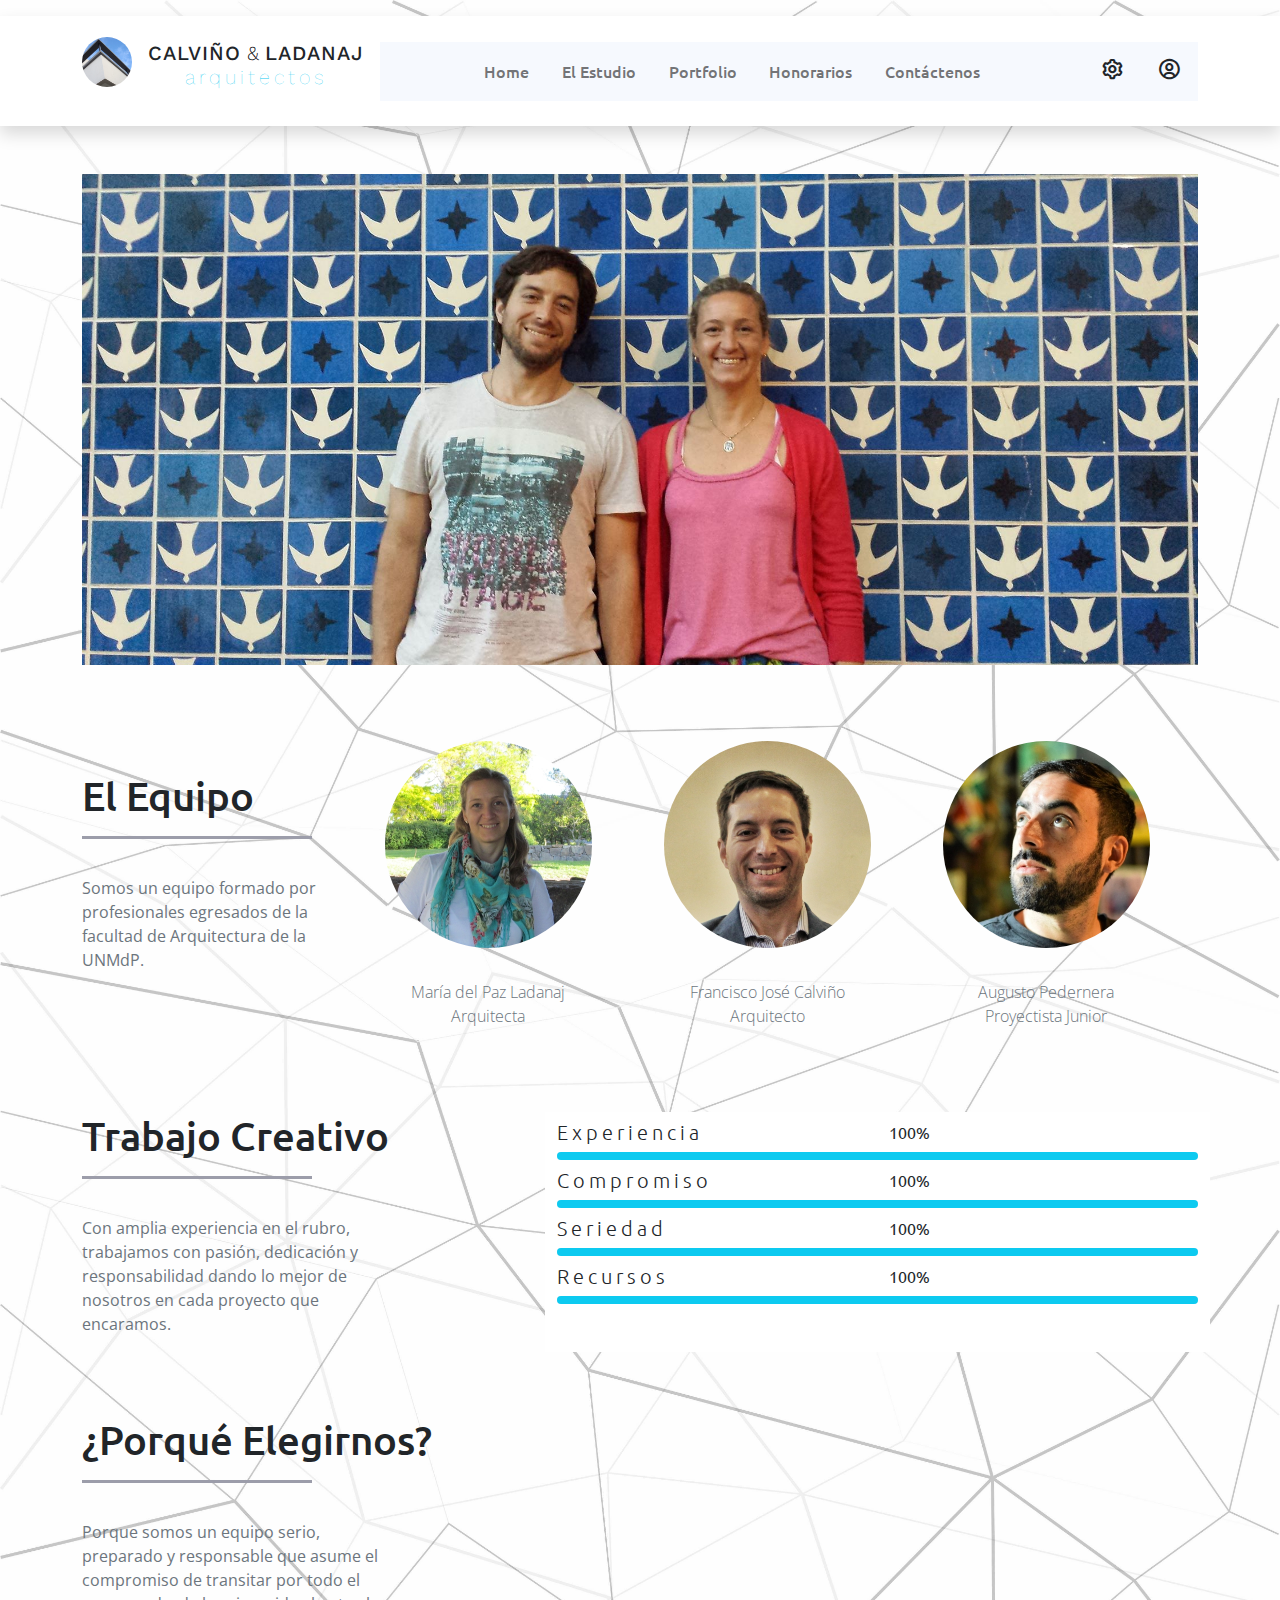
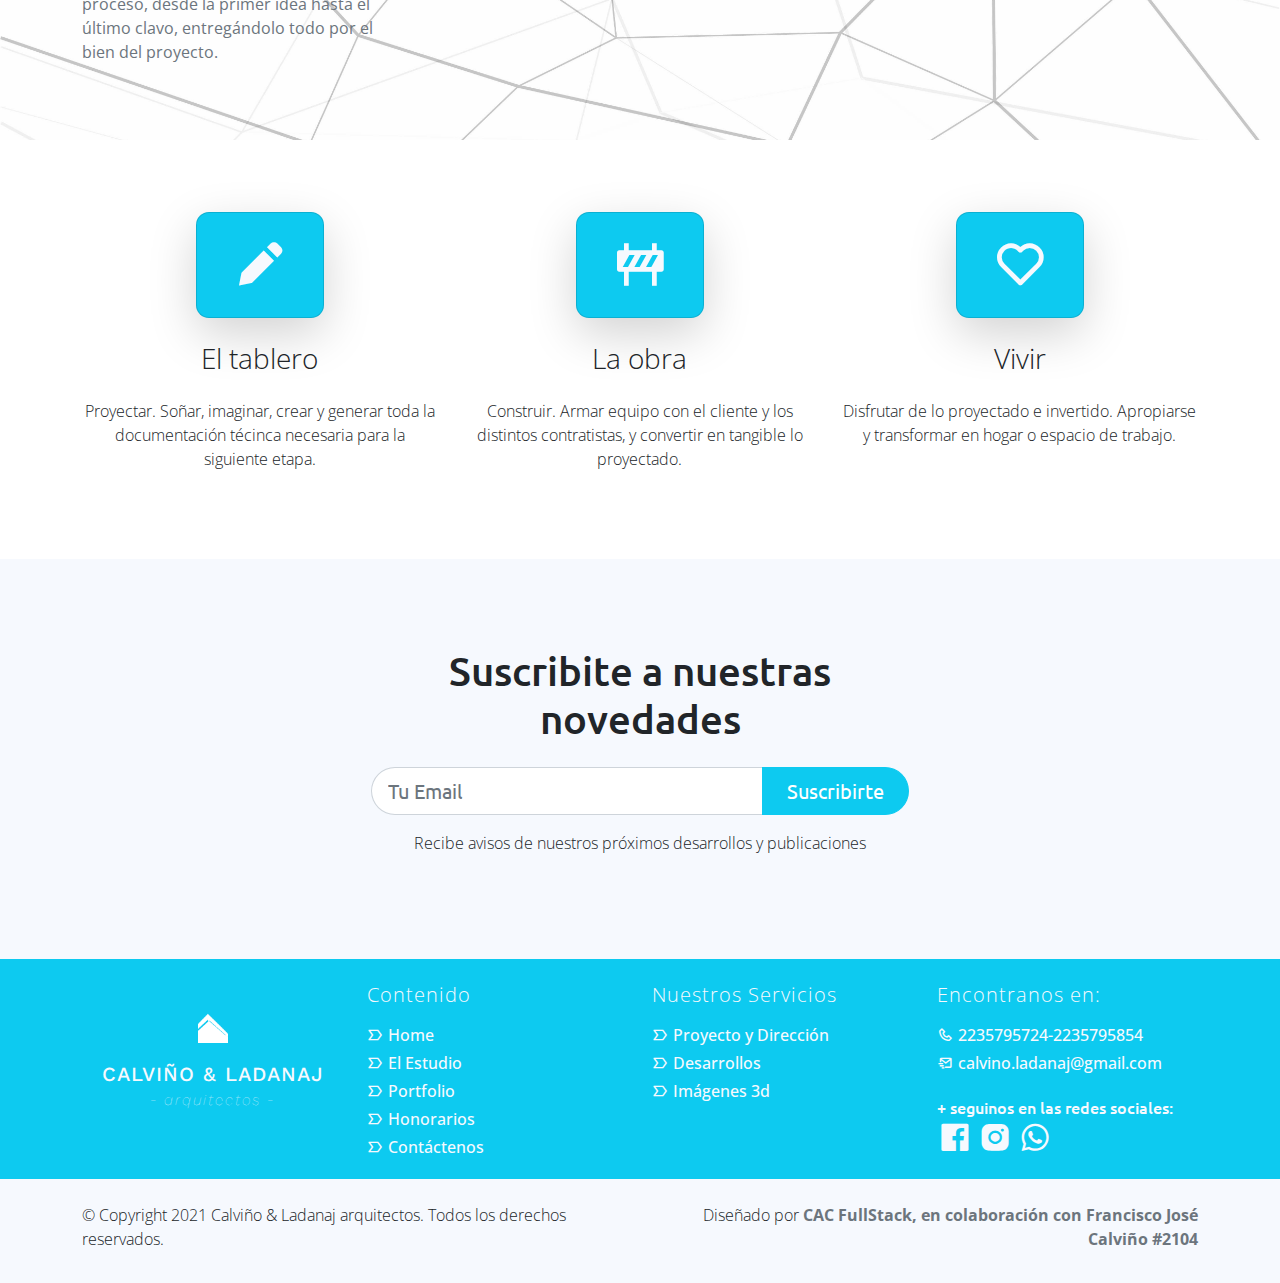
==== about.html @ 1f03e079 "first commit" ====
<!DOCTYPE html>
<html lang="es">

<head>
    <title>Calviño & Ladanaj - arquitectos</title>
    <meta charset="utf-8">
    <meta name="viewport" content="width=device-width, initial-scale=1">  
	<!----- viewport para apple device-width = ancho pantalla initial-scale es que inicia sin ningún zoom --> 
    <link rel="apple-touch-icon" href="assets/img/apple-icon.png">
	<!----- icono para apple y safari --> 
    <link rel="shortcut icon" type="image/x-icon" href="assets/img/newmaterial/CyL.ico">
    <!-- Load Require CSS -->
    <link href="assets/css/bootstrap.min.css" rel="stylesheet">
	    <!-- iconos  -->
    <link href="assets/css/boxicon.min.css" rel="stylesheet">
	    <!-- tipo de letra -->
    <link href="https://fonts.googleapis.com/css2?family=Open+Sans:wght@300;400;600&display=swap" rel="stylesheet">
    <link href="https://fonts.googleapis.com/css2?family=Work+Sans:wght@400&display=swap" rel="stylesheet">
    <link href="https://fonts.googleapis.com/css2?family=Ubuntu&display=swap" rel="stylesheet">

		<!-- carga CSS -->
    <link rel="stylesheet" href="assets/css/estilos.css">

</head>

<body>
    <!-- Header -->
        <nav id="main_nav" class="navbar navbar-expand-lg navbar-light bg-white shadow mt-3 p-0">
	
        <!--navbar-expand-lg = envoltorio para que el navbar se estire en lg
        navbar-light = texto negro de la letra
        bg-white = fondo de color blanco
        -->
    
            <div class="container d-flex justify-content-between align-items-center">
            
                <a class="navbar-brand h1 d-flex mt-3" href="index.html">
                <!--navbar-brand = clase se utiliza para resaltar la marca o logotipo de su página-->	
                    <img src ="assets/img/newmaterial/Logo.jpg" style="height: 50px; width: auto; border-radius: 50%; ">
                    <!--	bx bx-buildings = icono del logo de la web: 
                    http://www.unisvg.com/icon-sets/bx/bx-buildings.html 
                    https://boxicons.com/
                    -->
    
               <p class="ps-3 pt-1"><span class="text-dark h4">CALVIÑO</span><span class="fw-light"> & </span><span class="text-dark h4">LADANAJ</span><br><span class="text-info d-flex justify-content-center h5">arquitectos</span></p></a>
                
                <!--	boton de hamburguesa --> 
                    <button class="navbar-toggler border-0 bg-light" 
                    type="button" data-bs-toggle="collapse" 
                    data-bs-target="#navbar-toggler-success" 
                    aria-controls="navbarSupportedContent" 
                    aria-expanded="false" 
                    aria-label="Toggle navigation">
                    <span class="navbar-toggler-icon">
                    </span>
                </button>
                <!------------------------------------------- Opciones del Menu		-->
                <div class="align-self-center collapse navbar-collapse flex-fill d-lg-flex justify-content-lg-between bg-light" 
                id="navbar-toggler-success">
                
                <!-------collapse navbar-collapse= para agrupar y ocultar el contenido de la barra de navegación 
                por un punto de interrupción principal.
                flex-fill = obliga a que todos los elementos tengan el mismo tamaño de ancho
                d-lg-flex = utilidades para crear un contenedor flexbox y transforme los elementos secundarios 
                directos en elementos flexibles
                -->
                    <div class="flex-fill mx-xl-5">
                        <!--	  mx=para clases que establecen tanto *-lefty*-right-->
                        <ul class="nav navbar-nav d-flex justify-content-between mx-xl-5 text-center text-dark">
                        <!--   .navbar-nav para una navegación ligera y de altura completa 
                        (incluida la compatibilidad con menús desplegables).-->
                            <li class="nav-item">
                                <a class="nav-link btn-outline-info px-2" href="index.html">Home</a>
                            <!-- px = padding y mx es el margin 
                            rounded-pill =genera ese boton con bordes redondeados rounded-circle-->	
                            </li>
                            <li class="nav-item">
                                <a class="nav-link btn-outline-info px-2" href="about.html">El Estudio</a>
                            </li>
                            <li class="nav-item">
                                <a class="nav-link btn-outline-info px-2" href="work.html">Portfolio</a>
                            </li>
                            <li class="nav-item">
                                <a class="nav-link btn-outline-info px-2" href="pricing.html">Honorarios</a>
                            </li>
                            <li class="nav-item">
                                <a class="nav-link btn-outline-info px-2" href="contact.html">Contáctenos</a>
                            </li>
                        </ul>
                    </div>
    
    <!---------------------------------------------------------Fin de las opciones del menu
    ------------------------------------------------------------ Inicio de los iconos del menu-->
                    <div class="navbar align-self-center d-flex">
                        <a class="nav-link" href="config.html"><i class='bx bx-cog bx-sm bx-spin-hover text-dark'></i></a>
                        <a class="nav-link" href="user.html"><i class='bx bx-user-circle bx-sm bx-tada-hover text-dark'></i></a>
                        <!--	https://iconify.design/icon-sets/bx/-->
                    </div>
                </div>
            </div>
        </nav>
    <!-- Close Header -->


    <!-- Start Banner Hero -->
    <section class="w-100">
        <div class="container">
            <div class="row d-flex align-items-center py-5">
                <div class="col-lg-12 ">
                    <img src="./assets/img/newmaterial/twoofus2.jpg" class=" img-fluid">
                </div>
            </div>
        </div>
    </section>
    <!-- End Banner Hero -->

    <!-- Start Team Member -->
    <section class="container py-5 pt-1">
        <div class="pb-3 d-lg-flex align-items-center gx-5">

            <div class="col-lg-3">
                <h2 class="h2 py-5 pt-0 typo-space-line">El Equipo</h2>
                <p class="text-muted regular-400">
                    Somos un equipo formado por profesionales egresados de la facultad de Arquitectura de la UNMdP. 
                </p>
            </div>

            <div class="col-lg-9 row">
                <div class="team-member col-md-4">
                    <img class="team-member-img img-fluid rounded-circle p-4" src="./assets/img/newmaterial/mary.jpg" alt="Card image">
                    <ul class="team-member-caption list-unstyled text-center pt-2 text-muted light-300">
                        <li>María del Paz Ladanaj</li>
                        <li>Arquitecta</li>
                    </ul>
                </div>
                <div class="team-member col-md-4">
                    <img class="team-member-img img-fluid rounded-circle p-4" src="./assets/img/newmaterial/fran.jpg" alt="Card image">
                    <ul class="team-member-caption list-unstyled text-center pt-2 text-muted light-300">
                        <li>Francisco José Calviño</li>
                        <li>Arquitecto</li>
                    </ul>
                </div>
                <div class="team-member col-md-4">
                    <img class="team-member-img img-fluid rounded-circle p-4" src="./assets/img/newmaterial/Gus2.jpg" alt="Card image">
                    <ul class="team-member-caption list-unstyled text-center pt-2 text-muted light-300">
                        <li>Augusto Pedernera</li>
                        <li>Proyectista Junior</li>
                    </ul>
                </div>
            </div>

        </div>
    </section>
    <!-- End Team Member -->

    <!-- Start Progress -->
    <section class=" py-5 pt-0">
        <div class="container my-2 mt-0">

            <div class="creative-content row py-1">
                <div class="col-md-5">
                    <h1 class="creative-heading py-5 pt-0 typo-space-line">Trabajo Creativo</h1>
                    <p class="text-muted col-lg-8 regular-400">Con amplia experiencia en el rubro, trabajamos con pasión, dedicación y responsabilidad dando lo mejor de nosotros en cada proyecto que encaramos.
                    </p>
                </div>
                    
                <div class="creative-progress bg-white col-md-7">

                    <div class="row mt-4 mt-sm-2">
                        <div class="col-6">
                            <h4 class="h5">Experiencia</h4>
                        </div>
                        <div class="col-6 text-right">100%</div>
                    </div>
                    <div class="progress">
                        <div class="progress-bar bg-info" role="progressbar" style="width: 100%" aria-valuenow="100" aria-valuemin="0" aria-valuemax="100"></div>
                    </div>

                    <div class="row mt-4 mt-sm-2">
                        <div class="col-6">
                            <h4 class="h5">Compromiso</h4>
                        </div>
                        <div class="col-6 text-right">100%</div>
                    </div>
                    <div class="progress">
                        <div class="progress-bar bg-info" role="progressbar" style="width: 100%" aria-valuenow="100" aria-valuemin="0" aria-valuemax="100"></div>
                    </div>


                    <div class="row mt-4 mt-sm-2">
                        <div class="col-6">
                            <h4 class="h5">Seriedad</h4>
                        </div>
                        <div class="col-6 text-right">100%</div>
                    </div>
                    <div class="progress">
                        <div class="progress-bar bg-info" role="progressbar" style="width: 100%" aria-valuenow="100" aria-valuemin="0" aria-valuemax="100"></div>
                    </div>

                    <div class="row mt-4 mt-sm-2">
                        <div class="col-6">
                            <h4 class="h5">Recursos</h4>
                        </div>
                        <div class="col-6 text-right">100%</div>
                    </div>
                    <div class="progress">
                        <div class="progress-bar bg-info" role="progressbar" style="width: 100%" aria-valuenow="100" aria-valuemin="0" aria-valuemax="100"></div>
                    </div>

                </div>
            </div>
        </div>
    </section>
    <!-- End Progress -->

    <!-- Start Choice -->
    <section class=" py-5 pt-0">

        
        <div class="container my-2 mt-0">

            <div class="creative-content row py-1">
                <div class="col-md-5">
                    <h1 class="creative-heading py-5 pt-0 typo-space-line">¿Porqué Elegirnos?</h1>
                    <p class="text-muted col-lg-8 regular-400">Porque somos un equipo serio, preparado y responsable que asume el compromiso de transitar por todo el proceso, desde la primer idea hasta el último clavo, entregándolo todo por el bien del proyecto.
                    </p>
                </div>
            </div>   
        </div>
    </section>
    <!-- End Choice -->

    <!-- Start Aim -->
    <section class="banner-bg bg-white py-5">
        <div class="container my-4">
            <div class="row text-center">

                <div class="objective col-lg-4">
                    <div class="objective-icon card m-auto py-4 mb-2 mb-sm-4 bg-info shadow-lg">
                        <i class="display-4 bx bxs-pencil text-light"></i>
                    </div>
                    <h2 class="objective-heading h3 mb-2 mb-sm-4 light-300">El tablero</h2>
                    <p class="light-300">
                        Proyectar. Soñar, imaginar, crear y generar toda la documentación técinca necesaria para la siguiente etapa.
                    </p>
                </div>

                <div class="objective col-lg-4 mt-sm-0 mt-4">
                    <div class="objective-icon card m-auto py-4 mb-2 mb-sm-4 bg-info shadow-lg">
                        <i class='display-4 bx bxs-traffic-barrier text-light'></i>
                    </div>
                    <h2 class="objective-heading h3 mb-2 mb-sm-4 light-300">La obra</h2>
                    <p class="light-300">
                        Construir. Armar equipo con el cliente y los distintos contratistas, y convertir en tangible lo proyectado.
                    </p>
                </div>

                <div class="objective col-lg-4 mt-sm-0 mt-4">
                    <div class="objective-icon card m-auto py-4 mb-2 mb-sm-4 bg-info shadow-lg">
                        <i class="display-4 bx bx-heart text-light"></i>
                    </div>
                    <h2 class="objective-heading h3 mb-2 mb-sm-4 light-300">Vivir</h2>
                    <p class="light-300">
                        Disfrutar de lo proyectado e invertido. Apropiarse y transformar en hogar o espacio de trabajo.
                    </p>
                </div>

            </div>
        </div>
    </section>
    <!-- End Aim -->

    <!-- Start Contact -->
    <section class="banner-bg bg-light py-5">
        <div class="container">
            <div class="row">
                <div class="col-lg-6 mx-auto my-4 p-3">
                    <form action="#" method="get"><h1 class="h2 text-center">Suscribite a nuestras novedades</h1>
                    <div class="input-group py-3">
                    
                        <input name="email" type="mail" class="form-control form-control-lg rounded-pill rounded-end" id="email" placeholder="Tu Email" aria-label="Tu Email" required>
                        <button class="btn btn-info text-white btn-lg rounded-pill rounded-start px-lg-4" type="submit">Suscribirte</button>
                    </div>
                    <p class="text-center light-300">Recibe avisos de nuestros próximos desarrollos y publicaciones</p>
                    </form>
                </div>
            </div>
        </div>
    </section>
    <!-- End Contact -->


     <!-- Start Footer -->
     <footer class="bg-info pt-4">
        <div class="container">
            <div class="row">

                <div class="col-lg-3 col-12 align-items-center">
                    <a class="navbar-brand " href="index.html">
                        <br><p class="d-flex justify-content-center"><img src ="assets/img/newmaterial/Logoblanco.png" style="height: 30px; width: auto;"></p>
                        <span class="d-flex justify-content-center text-light peqlo">CALVIÑO & LADANAJ</span><span class="text-light fst-italic d-flex justify-content-center peqloa">- arquitectos -</span>
                    </a>
                    
                </div>

                <div class="col-lg-3 col-md-4 my-sm-0 ">
                        <h3 class="h4 pb-lg-2 text-light light-300">Contenido</h2>
                        <ul class="list-unstyled text-light light-300">
                            <li class="pb-1">
                                <i class='bx-fw bx bx-label bx-xs'></i><a class="text-decoration-none text-light" 
								href="index.html">Home</a>
                            </li>
                            <li class="pb-1">
                                <i class='bx-fw bx bx-label bx-xs'></i><a class="text-decoration-none text-light py-1" 
								href="#">El Estudio</a>
                            </li>
                            <li class="pb-1">
                                <i class='bx-fw bx bx-label bx-xs'></i><a class="text-decoration-none text-light py-1" 
								href="work.html">Portfolio</a>
                            </li>
                            <li class="pb-1">
                                <i class='bx-fw bx bx-label bx-xs'></i></i><a class="text-decoration-none text-light py-1" 
								href="pricing.html">Honorarios</a>
                            </li>
                            <li class="pb-1">
                                <i class='bx-fw bx bx-label bx-xs'></i><a class="text-decoration-none text-light py-1" 
								href="contact.html">Contáctenos</a>
                            </li>
                        </ul>
                </div>

                <div class="col-lg-3 col-md-4 my-sm-0 ">
                    <h2 class="h4 pb-lg-2 text-light light-300">Nuestros Servicios</h2>
                    <ul class="list-unstyled text-light light-300">
                        <li class="pb-1">
                            <i class='bx-fw bx bx-label bx-xs'></i><a class="text-decoration-none text-light py-1" 
							href="#">Proyecto y Dirección</a>
                        </li>
                        <li class="pb-1">
                            <i class='bx-fw bx bx-label bx-xs'></i><a class="text-decoration-none text-light py-1" 
							href="#">Desarrollos</a>
                        </li>
                        <li class="pb-1">
                            <i class='bx-fw bx bx-label bx-xs'></i><a class="text-decoration-none text-light py-1" 
							href="#">Imágenes 3d</a>
                        </li>
                    </ul>
                </div>

                <div class="col-lg-3 col-md-4 my-sm-0 ">
                    <h2 class="h4 pb-lg-2 text-light light-300">Encontranos en:</h2>
                    <ul class="list-unstyled text-light light-300">
                        <li class="pb-1">
                            <i class='bx-fw bx bx-phone bx-xs'></i><a class="text-decoration-none text-light py-1" 
							href="tel:010-020-0340">2235795724-2235795854</a>
                        </li>
                        <li class="pb-1">
                            <i class='bx-fw bx bx-mail-send bx-xs'></i><a class="text-decoration-none text-light py-1"
							href="mailto:info@company.com">calvino.ladanaj@gmail.com</a>
                        </li>
                        
                    </ul>

                    <p class="text-light my-0 py-0">
                    + seguinos en las redes sociales:
                    </p>
                    <ul class="list-inline footer-icons light-300">
                        <li class="list-inline-item m-0">
                            <a class="text-light" target="_blank" href="https://www.facebook.com/CalvinoLadanaj">
                                <i class='bx bxl-facebook-square bx-md'></i>
                            </a>
                        </li>
                        <li class="list-inline-item m-0">
                            <a class="text-light" target="_blank" href="https://www.instagram.com/calvinoladanajarq/">
                                <i class='bx bxl-instagram-alt bx-md'></i>
                            </a>
                        </li>
                        <li class="list-inline-item m-0">
                            <a class="text-light" target="_blank" href="https://wa.me/542235795724?text=Hola,%20deseo%20contactarlos%20por%20un%20trabajo.%20Gracias">
                                <i class='bx bxl-whatsapp bx-md'></i>
                            </a>
                        </li>
                    </ul>
                </div>

            </div>
        </div>

        <div class="w-100 bg-light py-3">
            <div class="container">
                <div class="row pt-2">
                    <div class="col-lg-6 col-sm-12">
                        <p class="text-lg-start text-center text-dark light-300">
                            © Copyright 2021 Calviño & Ladanaj arquitectos. Todos los derechos reservados.
                        </p>
                    </div>
                    <div class="col-lg-6 col-sm-12">
                        <p class="text-lg-end text-center text-dark light-300">
                            Diseñado por <a rel="sponsored" class="text-decoration-none text-muted" 
							href="https://cursophp.com.ar/" target="_blank"><strong>CAC FullStack, en colaboración con Francisco José Calviño #2104</strong></a>
                        </p>
                    </div>
                </div>
            </div>
        </div>

    </footer>
    <!-- End Footer -->


    <!-- Bootstrap -->
    <script src="assets/js/bootstrap.bundle.min.js"></script>


</body>

</html>
---- assets/css/boxicon.min.css ----
@font-face{font-family:'boxicons';font-weight:normal;font-style:normal;src:url('../fonts/boxicons.eot');src:url('../fonts/boxicons.eot') format('embedded-opentype'),url('../fonts/boxicons.woff2') format('woff2'),url('../fonts/boxicons.woff') format('woff'),url('../fonts/boxicons.ttf') format('truetype'),url('../fonts/boxicons.svg?#boxicons') format('svg')}.bx{font-family:'boxicons'!important;font-weight:normal;font-style:normal;font-variant:normal;line-height:1;display:inline-block;text-transform:none;speak:none;-webkit-font-smoothing:antialiased;-moz-osx-font-smoothing:grayscale}.bx-ul{margin-left:2em;padding-left:0;list-style:none}.bx-ul>li{position:relative}.bx-ul .bx{font-size:inherit;line-height:inherit;position:absolute;left:-2em;width:2em;text-align:center}@-webkit-keyframes spin{0%{-webkit-transform:rotate(0);transform:rotate(0)}100%{-webkit-transform:rotate(359deg);transform:rotate(359deg)}}@keyframes spin{0%{-webkit-transform:rotate(0);transform:rotate(0)}100%{-webkit-transform:rotate(359deg);transform:rotate(359deg)}}@-webkit-keyframes burst{0%{-webkit-transform:scale(1);transform:scale(1);opacity:1}90%{-webkit-transform:scale(1.5);transform:scale(1.5);opacity:0}}@keyframes burst{0%{-webkit-transform:scale(1);transform:scale(1);opacity:1}90%{-webkit-transform:scale(1.5);transform:scale(1.5);opacity:0}}@-webkit-keyframes flashing{0%{opacity:1}45%{opacity:0}90%{opacity:1}}@keyframes flashing{0%{opacity:1}45%{opacity:0}90%{opacity:1}}@-webkit-keyframes fade-left{0%{-webkit-transform:translateX(0);transform:translateX(0);opacity:1}75%{-webkit-transform:translateX(-20px);transform:translateX(-20px);opacity:0}}@keyframes fade-left{0%{-webkit-transform:translateX(0);transform:translateX(0);opacity:1}75%{-webkit-transform:translateX(-20px);transform:translateX(-20px);opacity:0}}@-webkit-keyframes fade-right{0%{-webkit-transform:translateX(0);transform:translateX(0);opacity:1}75%{-webkit-transform:translateX(20px);transform:translateX(20px);opacity:0}}@keyframes fade-right{0%{-webkit-transform:translateX(0);transform:translateX(0);opacity:1}75%{-webkit-transform:translateX(20px);transform:translateX(20px);opacity:0}}@-webkit-keyframes fade-up{0%{-webkit-transform:translateY(0);transform:translateY(0);opacity:1}75%{-webkit-transform:translateY(-20px);transform:translateY(-20px);opacity:0}}@keyframes fade-up{0%{-webkit-transform:translateY(0);transform:translateY(0);opacity:1}75%{-webkit-transform:translateY(-20px);transform:translateY(-20px);opacity:0}}@-webkit-keyframes fade-down{0%{-webkit-transform:translateY(0);transform:translateY(0);opacity:1}75%{-webkit-transform:translateY(20px);transform:translateY(20px);opacity:0}}@keyframes fade-down{0%{-webkit-transform:translateY(0);transform:translateY(0);opacity:1}75%{-webkit-transform:translateY(20px);transform:translateY(20px);opacity:0}}@-webkit-keyframes tada{from{-webkit-transform:scale3d(1,1,1);transform:scale3d(1,1,1)}10%,20%{-webkit-transform:scale3d(.95,.95,.95) rotate3d(0,0,1,-10deg);transform:scale3d(.95,.95,.95) rotate3d(0,0,1,-10deg)}30%,50%,70%,90%{-webkit-transform:scale3d(1,1,1) rotate3d(0,0,1,10deg);transform:scale3d(1,1,1) rotate3d(0,0,1,10deg)}40%,60%,80%{-webkit-transform:scale3d(1,1,1) rotate3d(0,0,1,-10deg);transform:scale3d(1,1,1) rotate3d(0,0,1,-10deg)}to{-webkit-transform:scale3d(1,1,1);transform:scale3d(1,1,1)}}@keyframes tada{from{-webkit-transform:scale3d(1,1,1);transform:scale3d(1,1,1)}10%,20%{-webkit-transform:scale3d(.95,.95,.95) rotate3d(0,0,1,-10deg);transform:scale3d(.95,.95,.95) rotate3d(0,0,1,-10deg)}30%,50%,70%,90%{-webkit-transform:scale3d(1,1,1) rotate3d(0,0,1,10deg);transform:scale3d(1,1,1) rotate3d(0,0,1,10deg)}40%,60%,80%{-webkit-transform:rotate3d(0,0,1,-10deg);transform:rotate3d(0,0,1,-10deg)}to{-webkit-transform:scale3d(1,1,1);transform:scale3d(1,1,1)}}.bx-spin{-webkit-animation:spin 2s linear infinite;animation:spin 2s linear infinite}.bx-spin-hover:hover{-webkit-animation:spin 2s linear infinite;animation:spin 2s linear infinite}.bx-tada{-webkit-animation:tada 1.5s ease infinite;animation:tada 1.5s ease infinite}.bx-tada-hover:hover{-webkit-animation:tada 1.5s ease infinite;animation:tada 1.5s ease infinite}.bx-flashing{-webkit-animation:flashing 1.5s infinite linear;animation:flashing 1.5s infinite linear}.bx-flashing-hover:hover{-webkit-animation:flashing 1.5s infinite linear;animation:flashing 1.5s infinite linear}.bx-burst{-webkit-animation:burst 1.5s infinite linear;animation:burst 1.5s infinite linear}.bx-burst-hover:hover{-webkit-animation:burst 1.5s infinite linear;animation:burst 1.5s infinite linear}.bx-fade-up{-webkit-animation:fade-up 1.5s infinite linear;animation:fade-up 1.5s infinite linear}.bx-fade-up-hover:hover{-webkit-animation:fade-up 1.5s infinite linear;animation:fade-up 1.5s infinite linear}.bx-fade-down{-webkit-animation:fade-down 1.5s infinite linear;animation:fade-down 1.5s infinite linear}.bx-fade-down-hover:hover{-webkit-animation:fade-down 1.5s infinite linear;animation:fade-down 1.5s infinite linear}.bx-fade-left{-webkit-animation:fade-left 1.5s infinite linear;animation:fade-left 1.5s infinite linear}.bx-fade-left-hover:hover{-webkit-animation:fade-left 1.5s infinite linear;animation:fade-left 1.5s infinite linear}.bx-fade-right{-webkit-animation:fade-right 1.5s infinite linear;animation:fade-right 1.5s infinite linear}.bx-fade-right-hover:hover{-webkit-animation:fade-right 1.5s infinite linear;animation:fade-right 1.5s infinite linear}.bx-xs{font-size:1rem!important}.bx-sm{font-size:1.55rem!important}.bx-md{font-size:2.25rem!important}.bx-fw{font-size:1.2857142857em;line-height:.8em;width:1.2857142857em;height:.8em;margin-top:-.2em!important;vertical-align:middle}.bx-lg{font-size:3.0!important}.bx-pull-left{float:left;margin-right:.3em!important}.bx-pull-right{float:right;margin-left:.3em!important}.bx-rotate-90{transform:rotate(90deg);-ms-filter:'progid:DXImageTransform.Microsoft.BasicImage(rotation=1)'}.bx-rotate-180{transform:rotate(180deg);-ms-filter:'progid:DXImageTransform.Microsoft.BasicImage(rotation=2)'}.bx-rotate-270{transform:rotate(270deg);-ms-filter:'progid:DXImageTransform.Microsoft.BasicImage(rotation=3)'}.bx-flip-horizontal{transform:scaleX(-1);-ms-filter:'progid:DXImageTransform.Microsoft.BasicImage(rotation=0,mirror=1)'}.bx-flip-vertical{transform:scaleY(-1);-ms-filter:'progid:DXImageTransform.Microsoft.BasicImage(rotation=2,mirror=1)'}.bx-border{padding:.25em;border:.07em solid rgba(0,0,0,.1);border-radius:.25em}.bx-border-circle{padding:.25em;border:.07em solid rgba(0,0,0,.1);border-radius:50%}.bx-abacus:before{content:"\e900"}.bx-accessibility:before{content:"\e901"}.bx-add-to-queue:before{content:"\e902"}.bx-adjust:before{content:"\e903"}.bx-alarm:before{content:"\e904"}.bx-alarm-add:before{content:"\e905"}.bx-alarm-exclamation:before{content:"\e906"}.bx-alarm-off:before{content:"\e907"}.bx-alarm-snooze:before{content:"\e908"}.bx-album:before{content:"\e909"}.bx-align-justify:before{content:"\e90a"}.bx-align-left:before{content:"\e90b"}.bx-align-middle:before{content:"\e90c"}.bx-align-right:before{content:"\e90d"}.bx-analyse:before{content:"\e90e"}.bx-anchor:before{content:"\e90f"}.bx-angry:before{content:"\e910"}.bx-aperture:before{content:"\e911"}.bx-arch:before{content:"\e912"}.bx-archive:before{content:"\e913"}.bx-archive-in:before{content:"\e914"}.bx-archive-out:before{content:"\e915"}.bx-area:before{content:"\e916"}.bx-arrow-back:before{content:"\e917"}.bx-arrow-from-bottom:before{content:"\e918"}.bx-arrow-from-left:before{content:"\e919"}.bx-arrow-from-right:before{content:"\e91a"}.bx-arrow-from-top:before{content:"\e91b"}.bx-arrow-to-bottom:before{content:"\e91c"}.bx-arrow-to-left:before{content:"\e91d"}.bx-arrow-to-right:before{content:"\e91e"}.bx-arrow-to-top:before{content:"\e91f"}.bx-at:before{content:"\e920"}.bx-atom:before{content:"\e921"}.bx-award:before{content:"\e922"}.bx-badge:before{content:"\e923"}.bx-badge-check:before{content:"\e924"}.bx-ball:before{content:"\e925"}.bx-band-aid:before{content:"\e926"}.bx-bar-chart:before{content:"\e927"}.bx-bar-chart-alt:before{content:"\e928"}.bx-bar-chart-alt-2:before{content:"\e929"}.bx-bar-chart-square:before{content:"\e92a"}.bx-barcode:before{content:"\e92b"}.bx-barcode-reader:before{content:"\e92c"}.bx-baseball:before{content:"\e92d"}.bx-basket:before{content:"\e92e"}.bx-basketball:before{content:"\e92f"}.bx-bath:before{content:"\e930"}.bx-battery:before{content:"\e931"}.bx-bed:before{content:"\e932"}.bx-been-here:before{content:"\e933"}.bx-beer:before{content:"\e934"}.bx-bell:before{content:"\e935"}.bx-bell-minus:before{content:"\e936"}.bx-bell-off:before{content:"\e937"}.bx-bell-plus:before{content:"\e938"}.bx-bible:before{content:"\e939"}.bx-bitcoin:before{content:"\e93a"}.bx-blanket:before{content:"\e93b"}.bx-block:before{content:"\e93c"}.bx-bluetooth:before{content:"\e93d"}.bx-body:before{content:"\e93e"}.bx-bold:before{content:"\e93f"}.bx-bolt-circle:before{content:"\e940"}.bx-bomb:before{content:"\e941"}.bx-bone:before{content:"\e942"}.bx-bong:before{content:"\e943"}.bx-book:before{content:"\e944"}.bx-book-add:before{content:"\e945"}.bx-book-alt:before{content:"\e946"}.bx-book-bookmark:before{content:"\e947"}.bx-book-content:before{content:"\e948"}.bx-book-heart:before{content:"\e949"}.bx-bookmark:before{content:"\e94a"}.bx-bookmark-alt:before{content:"\e94b"}.bx-bookmark-alt-minus:before{content:"\e94c"}.bx-bookmark-alt-plus:before{content:"\e94d"}.bx-bookmark-heart:before{content:"\e94e"}.bx-bookmark-minus:before{content:"\e94f"}.bx-bookmark-plus:before{content:"\e950"}.bx-bookmarks:before{content:"\e951"}.bx-book-open:before{content:"\e952"}.bx-book-reader:before{content:"\e953"}.bx-border-all:before{content:"\e954"}.bx-border-bottom:before{content:"\e955"}.bx-border-inner:before{content:"\e956"}.bx-border-left:before{content:"\e957"}.bx-border-none:before{content:"\e958"}.bx-border-outer:before{content:"\e959"}.bx-border-radius:before{content:"\e95a"}.bx-border-right:before{content:"\e95b"}.bx-border-top:before{content:"\e95c"}.bx-bot:before{content:"\e95d"}.bx-bowling-ball:before{content:"\e95e"}.bx-box:before{content:"\e95f"}.bx-bracket:before{content:"\e960"}.bx-braille:before{content:"\e961"}.bx-brain:before{content:"\e962"}.bx-briefcase:before{content:"\e963"}.bx-briefcase-alt:before{content:"\e964"}.bx-briefcase-alt-2:before{content:"\e965"}.bx-brightness:before{content:"\e966"}.bx-brightness-half:before{content:"\e967"}.bx-broadcast:before{content:"\e968"}.bx-brush:before{content:"\e969"}.bx-brush-alt:before{content:"\e96a"}.bx-bug:before{content:"\e96b"}.bx-bug-alt:before{content:"\e96c"}.bx-building:before{content:"\e96d"}.bx-building-house:before{content:"\e96e"}.bx-buildings:before{content:"\e96f"}.bx-bulb:before{content:"\e970"}.bx-bullseye:before{content:"\e971"}.bx-buoy:before{content:"\e972"}.bx-bus:before{content:"\e973"}.bx-bus-school:before{content:"\e974"}.bx-cabinet:before{content:"\e975"}.bx-cake:before{content:"\e976"}.bx-calculator:before{content:"\e977"}.bx-calendar:before{content:"\e978"}.bx-calendar-alt:before{content:"\e979"}.bx-calendar-check:before{content:"\e97a"}.bx-calendar-edit:before{content:"\e97b"}.bx-calendar-event:before{content:"\e97c"}.bx-calendar-exclamation:before{content:"\e97d"}.bx-calendar-heart:before{content:"\e97e"}.bx-calendar-minus:before{content:"\e97f"}.bx-calendar-plus:before{content:"\e980"}.bx-calendar-star:before{content:"\e981"}.bx-calendar-week:before{content:"\e982"}.bx-calendar-x:before{content:"\e983"}.bx-camera:before{content:"\e984"}.bx-camera-home:before{content:"\e985"}.bx-camera-movie:before{content:"\e986"}.bx-camera-off:before{content:"\e987"}.bx-capsule:before{content:"\e988"}.bx-captions:before{content:"\e989"}.bx-car:before{content:"\e98a"}.bx-card:before{content:"\e98b"}.bx-caret-down:before{content:"\e98c"}.bx-caret-down-circle:before{content:"\e98d"}.bx-caret-down-square:before{content:"\e98e"}.bx-caret-left:before{content:"\e98f"}.bx-caret-left-circle:before{content:"\e990"}.bx-caret-left-square:before{content:"\e991"}.bx-caret-right:before{content:"\e992"}.bx-caret-right-circle:before{content:"\e993"}.bx-caret-right-square:before{content:"\e994"}.bx-caret-up:before{content:"\e995"}.bx-caret-up-circle:before{content:"\e996"}.bx-caret-up-square:before{content:"\e997"}.bx-carousel:before{content:"\e998"}.bx-cart:before{content:"\e999"}.bx-cart-alt:before{content:"\e99a"}.bx-cast:before{content:"\e99b"}.bx-category:before{content:"\e99c"}.bx-category-alt:before{content:"\e99d"}.bx-cctv:before{content:"\e99e"}.bx-certification:before{content:"\e99f"}.bx-chair:before{content:"\e9a0"}.bx-chalkboard:before{content:"\e9a1"}.bx-chart:before{content:"\e9a2"}.bx-chat:before{content:"\e9a3"}.bx-check:before{content:"\e9a4"}.bx-checkbox:before{content:"\e9a5"}.bx-checkbox-checked:before{content:"\e9a6"}.bx-checkbox-square:before{content:"\e9a7"}.bx-check-circle:before{content:"\e9a8"}.bx-check-double:before{content:"\e9a9"}.bx-check-shield:before{content:"\e9aa"}.bx-check-square:before{content:"\e9ab"}.bx-chevron-down:before{content:"\e9ac"}.bx-chevron-down-circle:before{content:"\e9ad"}.bx-chevron-down-square:before{content:"\e9ae"}.bx-chevron-left:before{content:"\e9af"}.bx-chevron-left-circle:before{content:"\e9b0"}.bx-chevron-left-square:before{content:"\e9b1"}.bx-chevron-right:before{content:"\e9b2"}.bx-chevron-right-circle:before{content:"\e9b3"}.bx-chevron-right-square:before{content:"\e9b4"}.bx-chevrons-down:before{content:"\e9b5"}.bx-chevrons-left:before{content:"\e9b6"}.bx-chevrons-right:before{content:"\e9b7"}.bx-chevrons-up:before{content:"\e9b8"}.bx-chevron-up:before{content:"\e9b9"}.bx-chevron-up-circle:before{content:"\e9ba"}.bx-chevron-up-square:before{content:"\e9bb"}.bx-chip:before{content:"\e9bc"}.bx-church:before{content:"\e9bd"}.bx-circle:before{content:"\e9be"}.bx-clinic:before{content:"\e9bf"}.bx-clipboard:before{content:"\e9c0"}.bx-closet:before{content:"\e9c1"}.bx-cloud:before{content:"\e9c2"}.bx-cloud-download:before{content:"\e9c3"}.bx-cloud-drizzle:before{content:"\e9c4"}.bx-cloud-lightning:before{content:"\e9c5"}.bx-cloud-light-rain:before{content:"\e9c6"}.bx-cloud-rain:before{content:"\e9c7"}.bx-cloud-snow:before{content:"\e9c8"}.bx-cloud-upload:before{content:"\e9c9"}.bx-code:before{content:"\e9ca"}.bx-code-alt:before{content:"\e9cb"}.bx-code-block:before{content:"\e9cc"}.bx-code-curly:before{content:"\e9cd"}.bx-coffee:before{content:"\e9ce"}.bx-coffee-togo:before{content:"\e9cf"}.bx-cog:before{content:"\e9d0"}.bx-coin:before{content:"\e9d1"}.bx-coin-stack:before{content:"\e9d2"}.bx-collapse:before{content:"\e9d3"}.bx-collection:before{content:"\e9d4"}.bx-color-fill:before{content:"\e9d5"}.bx-columns:before{content:"\e9d6"}.bx-command:before{content:"\e9d7"}.bx-comment:before{content:"\e9d8"}.bx-comment-add:before{content:"\e9d9"}.bx-comment-check:before{content:"\e9da"}.bx-comment-detail:before{content:"\e9db"}.bx-comment-dots:before{content:"\e9dc"}.bx-comment-edit:before{content:"\e9dd"}.bx-comment-error:before{content:"\e9de"}.bx-comment-minus:before{content:"\e9df"}.bx-comment-x:before{content:"\e9e0"}.bx-compass:before{content:"\e9e1"}.bx-confused:before{content:"\e9e2"}.bx-conversation:before{content:"\e9e3"}.bx-cookie:before{content:"\e9e4"}.bx-cool:before{content:"\e9e5"}.bx-copy:before{content:"\e9e6"}.bx-copy-alt:before{content:"\e9e7"}.bx-copyright:before{content:"\e9e8"}.bx-credit-card:before{content:"\e9e9"}.bx-credit-card-alt:before{content:"\e9ea"}.bx-credit-card-front:before{content:"\e9eb"}.bx-crop:before{content:"\e9ec"}.bx-crosshair:before{content:"\e9ed"}.bx-crown:before{content:"\e9ee"}.bx-cube:before{content:"\e9ef"}.bx-cube-alt:before{content:"\e9f0"}.bx-cuboid:before{content:"\e9f1"}.bx-current-location:before{content:"\e9f2"}.bx-customize:before{content:"\e9f3"}.bx-cut:before{content:"\e9f4"}.bx-cycling:before{content:"\e9f5"}.bx-cylinder:before{content:"\e9f6"}.bx-data:before{content:"\e9f7"}.bx-desktop:before{content:"\e9f8"}.bx-detail:before{content:"\e9f9"}.bx-devices:before{content:"\e9fa"}.bx-dialpad:before{content:"\e9fb"}.bx-dialpad-alt:before{content:"\e9fc"}.bx-diamond:before{content:"\e9fd"}.bx-dice-1:before{content:"\e9fe"}.bx-dice-2:before{content:"\e9ff"}.bx-dice-3:before{content:"\ea00"}.bx-dice-4:before{content:"\ea01"}.bx-dice-5:before{content:"\ea02"}.bx-dice-6:before{content:"\ea03"}.bx-directions:before{content:"\ea04"}.bx-disc:before{content:"\ea05"}.bx-dish:before{content:"\ea06"}.bx-dislike:before{content:"\ea07"}.bx-dizzy:before{content:"\ea08"}.bx-dna:before{content:"\ea09"}.bx-dock-bottom:before{content:"\ea0a"}.bx-dock-left:before{content:"\ea0b"}.bx-dock-right:before{content:"\ea0c"}.bx-dock-top:before{content:"\ea0d"}.bx-dollar:before{content:"\ea0e"}.bx-dollar-circle:before{content:"\ea0f"}.bx-donate-blood:before{content:"\ea10"}.bx-donate-heart:before{content:"\ea11"}.bx-door-open:before{content:"\ea12"}.bx-dots-horizontal:before{content:"\ea13"}.bx-dots-horizontal-rounded:before{content:"\ea14"}.bx-dots-vertical:before{content:"\ea15"}.bx-dots-vertical-rounded:before{content:"\ea16"}.bx-doughnut-chart:before{content:"\ea17"}.bx-down-arrow:before{content:"\ea18"}.bx-down-arrow-alt:before{content:"\ea19"}.bx-down-arrow-circle:before{content:"\ea1a"}.bx-download:before{content:"\ea1b"}.bx-downvote:before{content:"\ea1c"}.bx-drink:before{content:"\ea1d"}.bx-droplet:before{content:"\ea1e"}.bx-dumbbell:before{content:"\ea1f"}.bx-duplicate:before{content:"\ea20"}.bx-edit:before{content:"\ea21"}.bx-edit-alt:before{content:"\ea22"}.bx-envelope:before{content:"\ea23"}.bx-envelope-open:before{content:"\ea24"}.bx-equalizer:before{content:"\ea25"}.bx-eraser:before{content:"\ea26"}.bx-error:before{content:"\ea27"}.bx-error-alt:before{content:"\ea28"}.bx-error-circle:before{content:"\ea29"}.bx-euro:before{content:"\ea2a"}.bx-exclude:before{content:"\ea2b"}.bx-exit:before{content:"\ea2c"}.bx-exit-fullscreen:before{content:"\ea2d"}.bx-expand:before{content:"\ea2e"}.bx-expand-alt:before{content:"\ea2f"}.bx-export:before{content:"\ea30"}.bx-extension:before{content:"\ea31"}.bx-face:before{content:"\ea32"}.bx-fast-forward:before{content:"\ea33"}.bx-fast-forward-circle:before{content:"\ea34"}.bx-female:before{content:"\ea35"}.bx-female-sign:before{content:"\ea36"}.bx-file:before{content:"\ea37"}.bx-file-blank:before{content:"\ea38"}.bx-file-find:before{content:"\ea39"}.bx-film:before{content:"\ea3a"}.bx-filter:before{content:"\ea3b"}.bx-filter-alt:before{content:"\ea3c"}.bx-fingerprint:before{content:"\ea3d"}.bx-first-aid:before{content:"\ea3e"}.bx-first-page:before{content:"\ea3f"}.bx-flag:before{content:"\ea40"}.bx-folder:before{content:"\ea41"}.bx-folder-minus:before{content:"\ea42"}.bx-folder-open:before{content:"\ea43"}.bx-folder-plus:before{content:"\ea44"}.bx-font:before{content:"\ea45"}.bx-font-color:before{content:"\ea46"}.bx-font-family:before{content:"\ea47"}.bx-font-size:before{content:"\ea48"}.bx-food-menu:before{content:"\ea49"}.bx-food-tag:before{content:"\ea4a"}.bx-football:before{content:"\ea4b"}.bx-fridge:before{content:"\ea4c"}.bx-fullscreen:before{content:"\ea4d"}.bx-game:before{content:"\ea4e"}.bx-gas-pump:before{content:"\ea4f"}.bx-ghost:before{content:"\ea50"}.bx-gift:before{content:"\ea51"}.bx-git-branch:before{content:"\ea52"}.bx-git-commit:before{content:"\ea53"}.bx-git-compare:before{content:"\ea54"}.bx-git-merge:before{content:"\ea55"}.bx-git-pull-request:before{content:"\ea56"}.bx-git-repo-forked:before{content:"\ea57"}.bx-glasses:before{content:"\ea58"}.bx-glasses-alt:before{content:"\ea59"}.bx-globe:before{content:"\ea5a"}.bx-globe-alt:before{content:"\ea5b"}.bx-grid:before{content:"\ea5c"}.bx-grid-alt:before{content:"\ea5d"}.bx-grid-horizontal:before{content:"\ea5e"}.bx-grid-small:before{content:"\ea5f"}.bx-grid-vertical:before{content:"\ea60"}.bx-group:before{content:"\ea61"}.bx-handicap:before{content:"\ea62"}.bx-happy:before{content:"\ea63"}.bx-happy-alt:before{content:"\ea64"}.bx-happy-beaming:before{content:"\ea65"}.bx-happy-heart-eyes:before{content:"\ea66"}.bx-hash:before{content:"\ea67"}.bx-hdd:before{content:"\ea68"}.bx-heading:before{content:"\ea69"}.bx-headphone:before{content:"\ea6a"}.bx-health:before{content:"\ea6b"}.bx-heart:before{content:"\ea6c"}.bx-heart-circle:before{content:"\ea6d"}.bx-heart-square:before{content:"\ea6e"}.bx-help-circle:before{content:"\ea6f"}.bx-hide:before{content:"\ea70"}.bx-highlight:before{content:"\ea71"}.bx-history:before{content:"\ea72"}.bx-hive:before{content:"\ea73"}.bx-home:before{content:"\ea74"}.bx-home-alt:before{content:"\ea75"}.bx-home-circle:before{content:"\ea76"}.bx-home-heart:before{content:"\ea77"}.bx-home-smile:before{content:"\ea78"}.bx-horizontal-center:before{content:"\ea79"}.bx-hotel:before{content:"\ea7a"}.bx-hourglass:before{content:"\ea7b"}.bx-id-card:before{content:"\ea7c"}.bx-image:before{content:"\ea7d"}.bx-image-add:before{content:"\ea7e"}.bx-image-alt:before{content:"\ea7f"}.bx-images:before{content:"\ea80"}.bx-import:before{content:"\ea81"}.bx-infinite:before{content:"\ea82"}.bx-info-circle:before{content:"\ea83"}.bx-info-square:before{content:"\ea84"}.bx-intersect:before{content:"\ea85"}.bx-italic:before{content:"\ea86"}.bx-joystick:before{content:"\ea87"}.bx-joystick-alt:before{content:"\ea88"}.bx-joystick-button:before{content:"\ea89"}.bx-key:before{content:"\ea8a"}.bx-label:before{content:"\ea8b"}.bx-landscape:before{content:"\ea8c"}.bx-laptop:before{content:"\ea8d"}.bx-last-page:before{content:"\ea8e"}.bx-laugh:before{content:"\ea8f"}.bx-layer:before{content:"\ea90"}.bx-layer-minus:before{content:"\ea91"}.bx-layer-plus:before{content:"\ea92"}.bx-layout:before{content:"\ea93"}.bx-left-arrow:before{content:"\ea94"}.bx-left-arrow-alt:before{content:"\ea95"}.bx-left-arrow-circle:before{content:"\ea96"}.bx-left-down-arrow-circle:before{content:"\ea97"}.bx-left-indent:before{content:"\ea98"}.bx-left-top-arrow-circle:before{content:"\ea99"}.bx-library:before{content:"\ea9a"}.bx-like:before{content:"\ea9b"}.bx-line-chart:before{content:"\ea9c"}.bx-line-chart-down:before{content:"\ea9d"}.bx-link:before{content:"\ea9e"}.bx-link-alt:before{content:"\ea9f"}.bx-link-external:before{content:"\eaa0"}.bx-lira:before{content:"\eaa1"}.bx-list-check:before{content:"\eaa2"}.bx-list-minus:before{content:"\eaa3"}.bx-list-ol:before{content:"\eaa4"}.bx-list-plus:before{content:"\eaa5"}.bx-list-ul:before{content:"\eaa6"}.bx-loader:before{content:"\eaa7"}.bx-loader-alt:before{content:"\eaa8"}.bx-loader-circle:before{content:"\eaa9"}.bx-location-plus:before{content:"\eaaa"}.bx-lock:before{content:"\eaab"}.bx-lock-alt:before{content:"\eaac"}.bx-lock-open:before{content:"\eaad"}.bx-lock-open-alt:before{content:"\eaae"}.bx-log-in:before{content:"\eaaf"}.bx-log-in-circle:before{content:"\eab0"}.bx-log-out:before{content:"\eab1"}.bx-log-out-circle:before{content:"\eab2"}.bx-low-vision:before{content:"\eab3"}.bx-magnet:before{content:"\eab4"}.bx-mail-send:before{content:"\eab5"}.bx-male:before{content:"\eab6"}.bx-male-sign:before{content:"\eab7"}.bx-map:before{content:"\eab8"}.bx-map-alt:before{content:"\eab9"}.bx-map-pin:before{content:"\eaba"}.bx-mask:before{content:"\eabb"}.bx-medal:before{content:"\eabc"}.bx-meh:before{content:"\eabd"}.bx-meh-alt:before{content:"\eabe"}.bx-meh-blank:before{content:"\eabf"}.bx-memory-card:before{content:"\eac0"}.bx-menu:before{content:"\eac1"}.bx-menu-alt-left:before{content:"\eac2"}.bx-menu-alt-right:before{content:"\eac3"}.bx-merge:before{content:"\eac4"}.bx-message:before{content:"\eac5"}.bx-message-add:before{content:"\eac6"}.bx-message-alt:before{content:"\eac7"}.bx-message-alt-add:before{content:"\eac8"}.bx-message-alt-check:before{content:"\eac9"}.bx-message-alt-detail:before{content:"\eaca"}.bx-message-alt-dots:before{content:"\eacb"}.bx-message-alt-edit:before{content:"\eacc"}.bx-message-alt-error:before{content:"\eacd"}.bx-message-alt-minus:before{content:"\eace"}.bx-message-alt-x:before{content:"\eacf"}.bx-message-check:before{content:"\ead0"}.bx-message-detail:before{content:"\ead1"}.bx-message-dots:before{content:"\ead2"}.bx-message-edit:before{content:"\ead3"}.bx-message-error:before{content:"\ead4"}.bx-message-minus:before{content:"\ead5"}.bx-message-rounded:before{content:"\ead6"}.bx-message-rounded-add:before{content:"\ead7"}.bx-message-rounded-check:before{content:"\ead8"}.bx-message-rounded-detail:before{content:"\ead9"}.bx-message-rounded-dots:before{content:"\eada"}.bx-message-rounded-edit:before{content:"\eadb"}.bx-message-rounded-error:before{content:"\eadc"}.bx-message-rounded-minus:before{content:"\eadd"}.bx-message-rounded-x:before{content:"\eade"}.bx-message-square:before{content:"\eadf"}.bx-message-square-add:before{content:"\eae0"}.bx-message-square-check:before{content:"\eae1"}.bx-message-square-detail:before{content:"\eae2"}.bx-message-square-dots:before{content:"\eae3"}.bx-message-square-edit:before{content:"\eae4"}.bx-message-square-error:before{content:"\eae5"}.bx-message-square-minus:before{content:"\eae6"}.bx-message-square-x:before{content:"\eae7"}.bx-message-x:before{content:"\eae8"}.bx-meteor:before{content:"\eae9"}.bx-microchip:before{content:"\eaea"}.bx-microphone:before{content:"\eaeb"}.bx-microphone-off:before{content:"\eaec"}.bx-minus:before{content:"\eaed"}.bx-minus-back:before{content:"\eaee"}.bx-minus-circle:before{content:"\eaef"}.bx-minus-front:before{content:"\eaf0"}.bx-mobile:before{content:"\eaf1"}.bx-mobile-alt:before{content:"\eaf2"}.bx-mobile-landscape:before{content:"\eaf3"}.bx-mobile-vibration:before{content:"\eaf4"}.bx-money:before{content:"\eaf5"}.bx-moon:before{content:"\eaf6"}.bx-mouse:before{content:"\eaf7"}.bx-mouse-alt:before{content:"\eaf8"}.bx-move:before{content:"\eaf9"}.bx-move-horizontal:before{content:"\eafa"}.bx-move-vertical:before{content:"\eafb"}.bx-movie:before{content:"\eafc"}.bx-movie-play:before{content:"\eafd"}.bx-music:before{content:"\eafe"}.bx-navigation:before{content:"\eaff"}.bx-network-chart:before{content:"\eb00"}.bx-news:before{content:"\eb01"}.bx-no-entry:before{content:"\eb02"}.bx-note:before{content:"\eb03"}.bx-notepad:before{content:"\eb04"}.bx-notification:before{content:"\eb05"}.bx-notification-off:before{content:"\eb06"}.bx-outline:before{content:"\eb07"}.bx-package:before{content:"\eb08"}.bx-paint:before{content:"\eb09"}.bx-paint-roll:before{content:"\eb0a"}.bx-palette:before{content:"\eb0b"}.bx-paperclip:before{content:"\eb0c"}.bx-paper-plane:before{content:"\eb0d"}.bx-paragraph:before{content:"\eb0e"}.bx-paste:before{content:"\eb0f"}.bx-pause:before{content:"\eb10"}.bx-pause-circle:before{content:"\eb11"}.bx-pen:before{content:"\eb12"}.bx-pencil:before{content:"\eb13"}.bx-phone:before{content:"\eb14"}.bx-phone-call:before{content:"\eb15"}.bx-phone-incoming:before{content:"\eb16"}.bx-phone-outgoing:before{content:"\eb17"}.bx-photo-album:before{content:"\eb18"}.bx-pie-chart:before{content:"\eb19"}.bx-pie-chart-alt:before{content:"\eb1a"}.bx-pie-chart-alt-2:before{content:"\eb1b"}.bx-pin:before{content:"\eb1c"}.bx-planet:before{content:"\eb1d"}.bx-play:before{content:"\eb1e"}.bx-play-circle:before{content:"\eb1f"}.bx-plug:before{content:"\eb20"}.bx-plus:before{content:"\eb21"}.bx-plus-circle:before{content:"\eb22"}.bx-plus-medical:before{content:"\eb23"}.bx-pointer:before{content:"\eb24"}.bx-poll:before{content:"\eb25"}.bx-polygon:before{content:"\eb26"}.bx-pound:before{content:"\eb27"}.bx-power-off:before{content:"\eb28"}.bx-printer:before{content:"\eb29"}.bx-pulse:before{content:"\eb2a"}.bx-purchase-tag:before{content:"\eb2b"}.bx-purchase-tag-alt:before{content:"\eb2c"}.bx-pyramid:before{content:"\eb2d"}.bx-question-mark:before{content:"\eb2e"}.bx-radar:before{content:"\eb2f"}.bx-radio:before{content:"\eb30"}.bx-radio-circle:before{content:"\eb31"}.bx-radio-circle-marked:before{content:"\eb32"}.bx-receipt:before{content:"\eb33"}.bx-rectangle:before{content:"\eb34"}.bx-recycle:before{content:"\eb35"}.bx-redo:before{content:"\eb36"}.bx-refresh:before{content:"\eb37"}.bx-rename:before{content:"\eb38"}.bx-repeat:before{content:"\eb39"}.bx-reply:before{content:"\eb3a"}.bx-reply-all:before{content:"\eb3b"}.bx-repost:before{content:"\eb3c"}.bx-reset:before{content:"\eb3d"}.bx-restaurant:before{content:"\eb3e"}.bx-revision:before{content:"\eb3f"}.bx-rewind:before{content:"\eb40"}.bx-rewind-circle:before{content:"\eb41"}.bx-right-arrow:before{content:"\eb42"}.bx-right-arrow-alt:before{content:"\eb43"}.bx-right-arrow-circle:before{content:"\eb44"}.bx-right-down-arrow-circle:before{content:"\eb45"}.bx-right-indent:before{content:"\eb46"}.bx-right-top-arrow-circle:before{content:"\eb47"}.bx-rocket:before{content:"\eb48"}.bx-rotate-left:before{content:"\eb49"}.bx-rotate-right:before{content:"\eb4a"}.bx-rss:before{content:"\eb4b"}.bx-ruble:before{content:"\eb4c"}.bx-ruler:before{content:"\eb4d"}.bx-run:before{content:"\eb4e"}.bx-rupee:before{content:"\eb4f"}.bx-sad:before{content:"\eb50"}.bx-save:before{content:"\eb51"}.bx-scan:before{content:"\eb52"}.bx-screenshot:before{content:"\eb53"}.bx-search:before{content:"\eb54"}.bx-search-alt:before{content:"\eb55"}.bx-search-alt-2:before{content:"\eb56"}.bx-selection:before{content:"\eb57"}.bx-select-multiple:before{content:"\eb58"}.bx-send:before{content:"\eb59"}.bx-server:before{content:"\eb5a"}.bx-shape-circle:before{content:"\eb5b"}.bx-shape-polygon:before{content:"\eb5c"}.bx-shape-square:before{content:"\eb5d"}.bx-shape-triangle:before{content:"\eb5e"}.bx-share:before{content:"\eb5f"}.bx-share-alt:before{content:"\eb60"}.bx-shekel:before{content:"\eb61"}.bx-shield:before{content:"\eb62"}.bx-shield-alt:before{content:"\eb63"}.bx-shield-alt-2:before{content:"\eb64"}.bx-shield-quarter:before{content:"\eb65"}.bx-shield-x:before{content:"\eb66"}.bx-shocked:before{content:"\eb67"}.bx-shopping-bag:before{content:"\eb68"}.bx-show:before{content:"\eb69"}.bx-show-alt:before{content:"\eb6a"}.bx-shuffle:before{content:"\eb6b"}.bx-sidebar:before{content:"\eb6c"}.bx-sitemap:before{content:"\eb6d"}.bx-skip-next:before{content:"\eb6e"}.bx-skip-next-circle:before{content:"\eb6f"}.bx-skip-previous:before{content:"\eb70"}.bx-skip-previous-circle:before{content:"\eb71"}.bx-sleepy:before{content:"\eb72"}.bx-slider:before{content:"\eb73"}.bx-slider-alt:before{content:"\eb74"}.bx-slideshow:before{content:"\eb75"}.bx-smile:before{content:"\eb76"}.bx-sort:before{content:"\eb77"}.bx-sort-alt-2:before{content:"\eb78"}.bx-sort-a-z:before{content:"\eb79"}.bx-sort-down:before{content:"\eb7a"}.bx-sort-up:before{content:"\eb7b"}.bx-sort-z-a:before{content:"\eb7c"}.bx-spa:before{content:"\eb7d"}.bx-space-bar:before{content:"\eb7e"}.bx-spray-can:before{content:"\eb7f"}.bx-spreadsheet:before{content:"\eb80"}.bx-square:before{content:"\eb81"}.bx-square-rounded:before{content:"\eb82"}.bx-star:before{content:"\eb83"}.bx-station:before{content:"\eb84"}.bx-stats:before{content:"\eb85"}.bx-sticker:before{content:"\eb86"}.bx-stop:before{content:"\eb87"}.bx-stop-circle:before{content:"\eb88"}.bx-stopwatch:before{content:"\eb89"}.bx-store:before{content:"\eb8a"}.bx-store-alt:before{content:"\eb8b"}.bx-street-view:before{content:"\eb8c"}.bx-strikethrough:before{content:"\eb8d"}.bx-subdirectory-left:before{content:"\eb8e"}.bx-subdirectory-right:before{content:"\eb8f"}.bx-sun:before{content:"\eb90"}.bx-support:before{content:"\eb91"}.bx-swim:before{content:"\eb92"}.bx-sync:before{content:"\eb93"}.bx-tab:before{content:"\eb94"}.bx-table:before{content:"\eb95"}.bx-tachometer:before{content:"\eb96"}.bx-tag:before{content:"\eb97"}.bx-tag-alt:before{content:"\eb98"}.bx-target-lock:before{content:"\eb99"}.bx-task:before{content:"\eb9a"}.bx-task-x:before{content:"\eb9b"}.bx-taxi:before{content:"\eb9c"}.bx-tennis-ball:before{content:"\eb9d"}.bx-terminal:before{content:"\eb9e"}.bx-test-tube:before{content:"\eb9f"}.bx-text:before{content:"\eba0"}.bx-time:before{content:"\eba1"}.bx-time-five:before{content:"\eba2"}.bx-timer:before{content:"\eba3"}.bx-tired:before{content:"\eba4"}.bx-toggle-left:before{content:"\eba5"}.bx-toggle-right:before{content:"\eba6"}.bx-tone:before{content:"\eba7"}.bx-traffic-cone:before{content:"\eba8"}.bx-train:before{content:"\eba9"}.bx-transfer:before{content:"\ebaa"}.bx-transfer-alt:before{content:"\ebab"}.bx-trash:before{content:"\ebac"}.bx-trash-alt:before{content:"\ebad"}.bx-trending-down:before{content:"\ebae"}.bx-trending-up:before{content:"\ebaf"}.bx-trim:before{content:"\ebb0"}.bx-trip:before{content:"\ebb1"}.bx-trophy:before{content:"\ebb2"}.bx-tv:before{content:"\ebb3"}.bx-underline:before{content:"\ebb4"}.bx-undo:before{content:"\ebb5"}.bx-unite:before{content:"\ebb6"}.bx-unlink:before{content:"\ebb7"}.bx-up-arrow:before{content:"\ebb8"}.bx-up-arrow-alt:before{content:"\ebb9"}.bx-up-arrow-circle:before{content:"\ebba"}.bx-upload:before{content:"\ebbb"}.bx-upside-down:before{content:"\ebbc"}.bx-upvote:before{content:"\ebbd"}.bx-usb:before{content:"\ebbe"}.bx-user:before{content:"\ebbf"}.bx-user-check:before{content:"\ebc0"}.bx-user-circle:before{content:"\ebc1"}.bx-user-minus:before{content:"\ebc2"}.bx-user-pin:before{content:"\ebc3"}.bx-user-plus:before{content:"\ebc4"}.bx-user-voice:before{content:"\ebc5"}.bx-user-x:before{content:"\ebc6"}.bx-vector:before{content:"\ebc7"}.bx-vertical-center:before{content:"\ebc8"}.bx-vial:before{content:"\ebc9"}.bx-video:before{content:"\ebca"}.bx-video-off:before{content:"\ebcb"}.bx-video-plus:before{content:"\ebcc"}.bx-video-recording:before{content:"\ebcd"}.bx-voicemail:before{content:"\ebce"}.bx-volume:before{content:"\ebcf"}.bx-volume-full:before{content:"\ebd0"}.bx-volume-low:before{content:"\ebd1"}.bx-volume-mute:before{content:"\ebd2"}.bx-walk:before{content:"\ebd3"}.bx-wallet:before{content:"\ebd4"}.bx-wallet-alt:before{content:"\ebd5"}.bx-water:before{content:"\ebd6"}.bx-webcam:before{content:"\ebd7"}.bx-wifi:before{content:"\ebd8"}.bx-wifi-0:before{content:"\ebd9"}.bx-wifi-1:before{content:"\ebda"}.bx-wifi-2:before{content:"\ebdb"}.bx-wifi-off:before{content:"\ebdc"}.bx-wind:before{content:"\ebdd"}.bx-window:before{content:"\ebde"}.bx-window-alt:before{content:"\ebdf"}.bx-window-close:before{content:"\ebe0"}.bx-window-open:before{content:"\ebe1"}.bx-windows:before{content:"\ebe2"}.bx-wine:before{content:"\ebe3"}.bx-wink-smile:before{content:"\ebe4"}.bx-wink-tongue:before{content:"\ebe5"}.bx-won:before{content:"\ebe6"}.bx-world:before{content:"\ebe7"}.bx-wrench:before{content:"\ebe8"}.bx-x:before{content:"\ebe9"}.bx-x-circle:before{content:"\ebea"}.bx-yen:before{content:"\ebeb"}.bx-zoom-in:before{content:"\ebec"}.bx-zoom-out:before{content:"\ebed"}.bxs-add-to-queue:before{content:"\ebee"}.bxs-adjust:before{content:"\ebef"}.bxs-adjust-alt:before{content:"\ebf0"}.bxs-alarm:before{content:"\ebf1"}.bxs-alarm-add:before{content:"\ebf2"}.bxs-alarm-exclamation:before{content:"\ebf3"}.bxs-alarm-off:before{content:"\ebf4"}.bxs-alarm-snooze:before{content:"\ebf5"}.bxs-album:before{content:"\ebf6"}.bxs-ambulance:before{content:"\ebf7"}.bxs-analyse:before{content:"\ebf8"}.bxs-angry:before{content:"\ebf9"}.bxs-arch:before{content:"\ebfa"}.bxs-archive:before{content:"\ebfb"}.bxs-archive-in:before{content:"\ebfc"}.bxs-archive-out:before{content:"\ebfd"}.bxs-area:before{content:"\ebfe"}.bxs-arrow-from-bottom:before{content:"\ebff"}.bxs-arrow-from-left:before{content:"\ec00"}.bxs-arrow-from-right:before{content:"\ec01"}.bxs-arrow-from-top:before{content:"\ec02"}.bxs-arrow-to-bottom:before{content:"\ec03"}.bxs-arrow-to-left:before{content:"\ec04"}.bxs-arrow-to-right:before{content:"\ec05"}.bxs-arrow-to-top:before{content:"\ec06"}.bxs-award:before{content:"\ec07"}.bxs-baby-carriage:before{content:"\ec08"}.bxs-backpack:before{content:"\ec09"}.bxs-badge:before{content:"\ec0a"}.bxs-badge-check:before{content:"\ec0b"}.bxs-badge-dollar:before{content:"\ec0c"}.bxs-ball:before{content:"\ec0d"}.bxs-band-aid:before{content:"\ec0e"}.bxs-bank:before{content:"\ec0f"}.bxs-bar-chart-alt-2:before{content:"\ec10"}.bxs-bar-chart-square:before{content:"\ec11"}.bxs-barcode:before{content:"\ec12"}.bxs-baseball:before{content:"\ec13"}.bxs-basket:before{content:"\ec14"}.bxs-basketball:before{content:"\ec15"}.bxs-bath:before{content:"\ec16"}.bxs-battery:before{content:"\ec17"}.bxs-battery-charging:before{content:"\ec18"}.bxs-battery-full:before{content:"\ec19"}.bxs-battery-low:before{content:"\ec1a"}.bxs-bed:before{content:"\ec1b"}.bxs-been-here:before{content:"\ec1c"}.bxs-beer:before{content:"\ec1d"}.bxs-bell:before{content:"\ec1e"}.bxs-bell-minus:before{content:"\ec1f"}.bxs-bell-off:before{content:"\ec20"}.bxs-bell-plus:before{content:"\ec21"}.bxs-bell-ring:before{content:"\ec22"}.bxs-bible:before{content:"\ec23"}.bxs-binoculars:before{content:"\ec24"}.bxs-blanket:before{content:"\ec25"}.bxs-bolt:before{content:"\ec26"}.bxs-bolt-circle:before{content:"\ec27"}.bxs-bomb:before{content:"\ec28"}.bxs-bone:before{content:"\ec29"}.bxs-bong:before{content:"\ec2a"}.bxs-book:before{content:"\ec2b"}.bxs-book-add:before{content:"\ec2c"}.bxs-book-alt:before{content:"\ec2d"}.bxs-book-bookmark:before{content:"\ec2e"}.bxs-book-content:before{content:"\ec2f"}.bxs-book-heart:before{content:"\ec30"}.bxs-bookmark:before{content:"\ec31"}.bxs-bookmark-alt:before{content:"\ec32"}.bxs-bookmark-alt-minus:before{content:"\ec33"}.bxs-bookmark-alt-plus:before{content:"\ec34"}.bxs-bookmark-heart:before{content:"\ec35"}.bxs-bookmark-minus:before{content:"\ec36"}.bxs-bookmark-plus:before{content:"\ec37"}.bxs-bookmarks:before{content:"\ec38"}.bxs-bookmark-star:before{content:"\ec39"}.bxs-book-open:before{content:"\ec3a"}.bxs-book-reader:before{content:"\ec3b"}.bxs-bot:before{content:"\ec3c"}.bxs-bowling-ball:before{content:"\ec3d"}.bxs-box:before{content:"\ec3e"}.bxs-brain:before{content:"\ec3f"}.bxs-briefcase:before{content:"\ec40"}.bxs-briefcase-alt:before{content:"\ec41"}.bxs-briefcase-alt-2:before{content:"\ec42"}.bxs-brightness:before{content:"\ec43"}.bxs-brightness-half:before{content:"\ec44"}.bxs-brush:before{content:"\ec45"}.bxs-brush-alt:before{content:"\ec46"}.bxs-bug:before{content:"\ec47"}.bxs-bug-alt:before{content:"\ec48"}.bxs-building:before{content:"\ec49"}.bxs-building-house:before{content:"\ec4a"}.bxs-buildings:before{content:"\ec4b"}.bxs-bulb:before{content:"\ec4c"}.bxs-bullseye:before{content:"\ec4d"}.bxs-buoy:before{content:"\ec4e"}.bxs-bus:before{content:"\ec4f"}.bxs-business:before{content:"\ec50"}.bxs-bus-school:before{content:"\ec51"}.bxs-cabinet:before{content:"\ec52"}.bxs-cake:before{content:"\ec53"}.bxs-calculator:before{content:"\ec54"}.bxs-calendar:before{content:"\ec55"}.bxs-calendar-alt:before{content:"\ec56"}.bxs-calendar-check:before{content:"\ec57"}.bxs-calendar-edit:before{content:"\ec58"}.bxs-calendar-event:before{content:"\ec59"}.bxs-calendar-exclamation:before{content:"\ec5a"}.bxs-calendar-heart:before{content:"\ec5b"}.bxs-calendar-minus:before{content:"\ec5c"}.bxs-calendar-plus:before{content:"\ec5d"}.bxs-calendar-star:before{content:"\ec5e"}.bxs-calendar-week:before{content:"\ec5f"}.bxs-calendar-x:before{content:"\ec60"}.bxs-camera:before{content:"\ec61"}.bxs-camera-home:before{content:"\ec62"}.bxs-camera-movie:before{content:"\ec63"}.bxs-camera-off:before{content:"\ec64"}.bxs-camera-plus:before{content:"\ec65"}.bxs-capsule:before{content:"\ec66"}.bxs-captions:before{content:"\ec67"}.bxs-car:before{content:"\ec68"}.bxs-car-battery:before{content:"\ec69"}.bxs-car-crash:before{content:"\ec6a"}.bxs-card:before{content:"\ec6b"}.bxs-caret-down-circle:before{content:"\ec6c"}.bxs-caret-down-square:before{content:"\ec6d"}.bxs-caret-left-circle:before{content:"\ec6e"}.bxs-caret-left-square:before{content:"\ec6f"}.bxs-caret-right-circle:before{content:"\ec70"}.bxs-caret-right-square:before{content:"\ec71"}.bxs-caret-up-circle:before{content:"\ec72"}.bxs-caret-up-square:before{content:"\ec73"}.bxs-car-garage:before{content:"\ec74"}.bxs-car-mechanic:before{content:"\ec75"}.bxs-carousel:before{content:"\ec76"}.bxs-cart:before{content:"\ec77"}.bxs-cart-add:before{content:"\ec78"}.bxs-cart-alt:before{content:"\ec79"}.bxs-cart-download:before{content:"\ec7a"}.bxs-car-wash:before{content:"\ec7b"}.bxs-category:before{content:"\ec7c"}.bxs-category-alt:before{content:"\ec7d"}.bxs-cctv:before{content:"\ec7e"}.bxs-certification:before{content:"\ec7f"}.bxs-chalkboard:before{content:"\ec80"}.bxs-chart:before{content:"\ec81"}.bxs-chat:before{content:"\ec82"}.bxs-checkbox:before{content:"\ec83"}.bxs-checkbox-checked:before{content:"\ec84"}.bxs-check-circle:before{content:"\ec85"}.bxs-check-shield:before{content:"\ec86"}.bxs-check-square:before{content:"\ec87"}.bxs-chess:before{content:"\ec88"}.bxs-chevron-down:before{content:"\ec89"}.bxs-chevron-down-circle:before{content:"\ec8a"}.bxs-chevron-down-square:before{content:"\ec8b"}.bxs-chevron-left:before{content:"\ec8c"}.bxs-chevron-left-circle:before{content:"\ec8d"}.bxs-chevron-left-square:before{content:"\ec8e"}.bxs-chevron-right:before{content:"\ec8f"}.bxs-chevron-right-circle:before{content:"\ec90"}.bxs-chevron-right-square:before{content:"\ec91"}.bxs-chevrons-down:before{content:"\ec92"}.bxs-chevrons-left:before{content:"\ec93"}.bxs-chevrons-right:before{content:"\ec94"}.bxs-chevrons-up:before{content:"\ec95"}.bxs-chevron-up:before{content:"\ec96"}.bxs-chevron-up-circle:before{content:"\ec97"}.bxs-chevron-up-square:before{content:"\ec98"}.bxs-chip:before{content:"\ec99"}.bxs-church:before{content:"\ec9a"}.bxs-circle:before{content:"\ec9b"}.bxs-city:before{content:"\ec9c"}.bxs-clinic:before{content:"\ec9d"}.bxs-cloud:before{content:"\ec9e"}.bxs-cloud-download:before{content:"\ec9f"}.bxs-cloud-lightning:before{content:"\eca0"}.bxs-cloud-rain:before{content:"\eca1"}.bxs-cloud-upload:before{content:"\eca2"}.bxs-coffee:before{content:"\eca3"}.bxs-coffee-alt:before{content:"\eca4"}.bxs-coffee-togo:before{content:"\eca5"}.bxs-cog:before{content:"\eca6"}.bxs-coin:before{content:"\eca7"}.bxs-coin-stack:before{content:"\eca8"}.bxs-collection:before{content:"\eca9"}.bxs-color-fill:before{content:"\ecaa"}.bxs-comment:before{content:"\ecab"}.bxs-comment-add:before{content:"\ecac"}.bxs-comment-check:before{content:"\ecad"}.bxs-comment-detail:before{content:"\ecae"}.bxs-comment-dots:before{content:"\ecaf"}.bxs-comment-edit:before{content:"\ecb0"}.bxs-comment-error:before{content:"\ecb1"}.bxs-comment-minus:before{content:"\ecb2"}.bxs-comment-x:before{content:"\ecb3"}.bxs-compass:before{content:"\ecb4"}.bxs-component:before{content:"\ecb5"}.bxs-confused:before{content:"\ecb6"}.bxs-contact:before{content:"\ecb7"}.bxs-conversation:before{content:"\ecb8"}.bxs-cookie:before{content:"\ecb9"}.bxs-cool:before{content:"\ecba"}.bxs-copy:before{content:"\ecbb"}.bxs-copy-alt:before{content:"\ecbc"}.bxs-copyright:before{content:"\ecbd"}.bxs-coupon:before{content:"\ecbe"}.bxs-credit-card:before{content:"\ecbf"}.bxs-credit-card-alt:before{content:"\ecc0"}.bxs-credit-card-front:before{content:"\ecc1"}.bxs-crop:before{content:"\ecc2"}.bxs-crown:before{content:"\ecc3"}.bxs-cube:before{content:"\ecc4"}.bxs-cube-alt:before{content:"\ecc5"}.bxs-cuboid:before{content:"\ecc6"}.bxs-customize:before{content:"\ecc7"}.bxs-cylinder:before{content:"\ecc8"}.bxs-dashboard:before{content:"\ecc9"}.bxs-data:before{content:"\ecca"}.bxs-detail:before{content:"\eccb"}.bxs-devices:before{content:"\eccc"}.bxs-diamond:before{content:"\eccd"}.bxs-dice-1:before{content:"\ecce"}.bxs-dice-2:before{content:"\eccf"}.bxs-dice-3:before{content:"\ecd0"}.bxs-dice-4:before{content:"\ecd1"}.bxs-dice-5:before{content:"\ecd2"}.bxs-dice-6:before{content:"\ecd3"}.bxs-direction-left:before{content:"\ecd4"}.bxs-direction-right:before{content:"\ecd5"}.bxs-directions:before{content:"\ecd6"}.bxs-disc:before{content:"\ecd7"}.bxs-discount:before{content:"\ecd8"}.bxs-dish:before{content:"\ecd9"}.bxs-dislike:before{content:"\ecda"}.bxs-dizzy:before{content:"\ecdb"}.bxs-dock-bottom:before{content:"\ecdc"}.bxs-dock-left:before{content:"\ecdd"}.bxs-dock-right:before{content:"\ecde"}.bxs-dock-top:before{content:"\ecdf"}.bxs-dollar-circle:before{content:"\ece0"}.bxs-donate-blood:before{content:"\ece1"}.bxs-donate-heart:before{content:"\ece2"}.bxs-door-open:before{content:"\ece3"}.bxs-doughnut-chart:before{content:"\ece4"}.bxs-down-arrow:before{content:"\ece5"}.bxs-down-arrow-alt:before{content:"\ece6"}.bxs-down-arrow-circle:before{content:"\ece7"}.bxs-down-arrow-square:before{content:"\ece8"}.bxs-download:before{content:"\ece9"}.bxs-downvote:before{content:"\ecea"}.bxs-drink:before{content:"\eceb"}.bxs-droplet:before{content:"\ecec"}.bxs-droplet-half:before{content:"\eced"}.bxs-dryer:before{content:"\ecee"}.bxs-duplicate:before{content:"\ecef"}.bxs-edit:before{content:"\ecf0"}.bxs-edit-alt:before{content:"\ecf1"}.bxs-edit-location:before{content:"\ecf2"}.bxs-eject:before{content:"\ecf3"}.bxs-envelope:before{content:"\ecf4"}.bxs-envelope-open:before{content:"\ecf5"}.bxs-eraser:before{content:"\ecf6"}.bxs-error:before{content:"\ecf7"}.bxs-error-alt:before{content:"\ecf8"}.bxs-error-circle:before{content:"\ecf9"}.bxs-ev-station:before{content:"\ecfa"}.bxs-exit:before{content:"\ecfb"}.bxs-extension:before{content:"\ecfc"}.bxs-eyedropper:before{content:"\ecfd"}.bxs-face:before{content:"\ecfe"}.bxs-face-mask:before{content:"\ecff"}.bxs-factory:before{content:"\ed00"}.bxs-fast-forward-circle:before{content:"\ed01"}.bxs-file:before{content:"\ed02"}.bxs-file-archive:before{content:"\ed03"}.bxs-file-blank:before{content:"\ed04"}.bxs-file-css:before{content:"\ed05"}.bxs-file-doc:before{content:"\ed06"}.bxs-file-export:before{content:"\ed07"}.bxs-file-find:before{content:"\ed08"}.bxs-file-gif:before{content:"\ed09"}.bxs-file-html:before{content:"\ed0a"}.bxs-file-image:before{content:"\ed0b"}.bxs-file-import:before{content:"\ed0c"}.bxs-file-jpg:before{content:"\ed0d"}.bxs-file-js:before{content:"\ed0e"}.bxs-file-json:before{content:"\ed0f"}.bxs-file-md:before{content:"\ed10"}.bxs-file-pdf:before{content:"\ed11"}.bxs-file-plus:before{content:"\ed12"}.bxs-file-png:before{content:"\ed13"}.bxs-file-txt:before{content:"\ed14"}.bxs-film:before{content:"\ed15"}.bxs-filter-alt:before{content:"\ed16"}.bxs-first-aid:before{content:"\ed17"}.bxs-flag:before{content:"\ed18"}.bxs-flag-alt:before{content:"\ed19"}.bxs-flag-checkered:before{content:"\ed1a"}.bxs-flame:before{content:"\ed1b"}.bxs-flask:before{content:"\ed1c"}.bxs-florist:before{content:"\ed1d"}.bxs-folder:before{content:"\ed1e"}.bxs-folder-minus:before{content:"\ed1f"}.bxs-folder-open:before{content:"\ed20"}.bxs-folder-plus:before{content:"\ed21"}.bxs-food-menu:before{content:"\ed22"}.bxs-fridge:before{content:"\ed23"}.bxs-game:before{content:"\ed24"}.bxs-gas-pump:before{content:"\ed25"}.bxs-ghost:before{content:"\ed26"}.bxs-gift:before{content:"\ed27"}.bxs-graduation:before{content:"\ed28"}.bxs-grid:before{content:"\ed29"}.bxs-grid-alt:before{content:"\ed2a"}.bxs-group:before{content:"\ed2b"}.bxs-guitar-amp:before{content:"\ed2c"}.bxs-hand-down:before{content:"\ed2d"}.bxs-hand-left:before{content:"\ed2e"}.bxs-hand-right:before{content:"\ed2f"}.bxs-hand-up:before{content:"\ed30"}.bxs-happy:before{content:"\ed31"}.bxs-happy-alt:before{content:"\ed32"}.bxs-happy-beaming:before{content:"\ed33"}.bxs-happy-heart-eyes:before{content:"\ed34"}.bxs-hdd:before{content:"\ed35"}.bxs-heart:before{content:"\ed36"}.bxs-heart-circle:before{content:"\ed37"}.bxs-heart-square:before{content:"\ed38"}.bxs-help-circle:before{content:"\ed39"}.bxs-hide:before{content:"\ed3a"}.bxs-home:before{content:"\ed3b"}.bxs-home-circle:before{content:"\ed3c"}.bxs-home-heart:before{content:"\ed3d"}.bxs-home-smile:before{content:"\ed3e"}.bxs-hot:before{content:"\ed3f"}.bxs-hotel:before{content:"\ed40"}.bxs-hourglass:before{content:"\ed41"}.bxs-hourglass-bottom:before{content:"\ed42"}.bxs-hourglass-top:before{content:"\ed43"}.bxs-id-card:before{content:"\ed44"}.bxs-image:before{content:"\ed45"}.bxs-image-add:before{content:"\ed46"}.bxs-image-alt:before{content:"\ed47"}.bxs-inbox:before{content:"\ed48"}.bxs-info-circle:before{content:"\ed49"}.bxs-info-square:before{content:"\ed4a"}.bxs-institution:before{content:"\ed4b"}.bxs-joystick:before{content:"\ed4c"}.bxs-joystick-alt:before{content:"\ed4d"}.bxs-joystick-button:before{content:"\ed4e"}.bxs-key:before{content:"\ed4f"}.bxs-keyboard:before{content:"\ed50"}.bxs-label:before{content:"\ed51"}.bxs-landmark:before{content:"\ed52"}.bxs-landscape:before{content:"\ed53"}.bxs-laugh:before{content:"\ed54"}.bxs-layer:before{content:"\ed55"}.bxs-layer-minus:before{content:"\ed56"}.bxs-layer-plus:before{content:"\ed57"}.bxs-layout:before{content:"\ed58"}.bxs-left-arrow:before{content:"\ed59"}.bxs-left-arrow-alt:before{content:"\ed5a"}.bxs-left-arrow-circle:before{content:"\ed5b"}.bxs-left-arrow-square:before{content:"\ed5c"}.bxs-left-down-arrow-circle:before{content:"\ed5d"}.bxs-left-top-arrow-circle:before{content:"\ed5e"}.bxs-like:before{content:"\ed5f"}.bxs-location-plus:before{content:"\ed60"}.bxs-lock:before{content:"\ed61"}.bxs-lock-alt:before{content:"\ed62"}.bxs-lock-open:before{content:"\ed63"}.bxs-lock-open-alt:before{content:"\ed64"}.bxs-log-in:before{content:"\ed65"}.bxs-log-in-circle:before{content:"\ed66"}.bxs-log-out:before{content:"\ed67"}.bxs-log-out-circle:before{content:"\ed68"}.bxs-low-vision:before{content:"\ed69"}.bxs-magic-wand:before{content:"\ed6a"}.bxs-magnet:before{content:"\ed6b"}.bxs-map:before{content:"\ed6c"}.bxs-map-alt:before{content:"\ed6d"}.bxs-map-pin:before{content:"\ed6e"}.bxs-mask:before{content:"\ed6f"}.bxs-medal:before{content:"\ed70"}.bxs-megaphone:before{content:"\ed71"}.bxs-meh:before{content:"\ed72"}.bxs-meh-alt:before{content:"\ed73"}.bxs-meh-blank:before{content:"\ed74"}.bxs-memory-card:before{content:"\ed75"}.bxs-message:before{content:"\ed76"}.bxs-message-add:before{content:"\ed77"}.bxs-message-alt:before{content:"\ed78"}.bxs-message-alt-add:before{content:"\ed79"}.bxs-message-alt-check:before{content:"\ed7a"}.bxs-message-alt-detail:before{content:"\ed7b"}.bxs-message-alt-dots:before{content:"\ed7c"}.bxs-message-alt-edit:before{content:"\ed7d"}.bxs-message-alt-error:before{content:"\ed7e"}.bxs-message-alt-minus:before{content:"\ed7f"}.bxs-message-alt-x:before{content:"\ed80"}.bxs-message-check:before{content:"\ed81"}.bxs-message-detail:before{content:"\ed82"}.bxs-message-dots:before{content:"\ed83"}.bxs-message-edit:before{content:"\ed84"}.bxs-message-error:before{content:"\ed85"}.bxs-message-minus:before{content:"\ed86"}.bxs-message-rounded:before{content:"\ed87"}.bxs-message-rounded-add:before{content:"\ed88"}.bxs-message-rounded-check:before{content:"\ed89"}.bxs-message-rounded-detail:before{content:"\ed8a"}.bxs-message-rounded-dots:before{content:"\ed8b"}.bxs-message-rounded-edit:before{content:"\ed8c"}.bxs-message-rounded-error:before{content:"\ed8d"}.bxs-message-rounded-minus:before{content:"\ed8e"}.bxs-message-rounded-x:before{content:"\ed8f"}.bxs-message-square:before{content:"\ed90"}.bxs-message-square-add:before{content:"\ed91"}.bxs-message-square-check:before{content:"\ed92"}.bxs-message-square-detail:before{content:"\ed93"}.bxs-message-square-dots:before{content:"\ed94"}.bxs-message-square-edit:before{content:"\ed95"}.bxs-message-square-error:before{content:"\ed96"}.bxs-message-square-minus:before{content:"\ed97"}.bxs-message-square-x:before{content:"\ed98"}.bxs-message-x:before{content:"\ed99"}.bxs-meteor:before{content:"\ed9a"}.bxs-microchip:before{content:"\ed9b"}.bxs-microphone:before{content:"\ed9c"}.bxs-microphone-alt:before{content:"\ed9d"}.bxs-microphone-off:before{content:"\ed9e"}.bxs-minus-circle:before{content:"\ed9f"}.bxs-minus-square:before{content:"\eda0"}.bxs-mobile:before{content:"\eda1"}.bxs-mobile-vibration:before{content:"\eda2"}.bxs-moon:before{content:"\eda3"}.bxs-mouse:before{content:"\eda4"}.bxs-mouse-alt:before{content:"\eda5"}.bxs-movie:before{content:"\eda6"}.bxs-movie-play:before{content:"\eda7"}.bxs-music:before{content:"\eda8"}.bxs-navigation:before{content:"\eda9"}.bxs-network-chart:before{content:"\edaa"}.bxs-news:before{content:"\edab"}.bxs-no-entry:before{content:"\edac"}.bxs-note:before{content:"\edad"}.bxs-notepad:before{content:"\edae"}.bxs-notification:before{content:"\edaf"}.bxs-notification-off:before{content:"\edb0"}.bxs-offer:before{content:"\edb1"}.bxs-package:before{content:"\edb2"}.bxs-paint:before{content:"\edb3"}.bxs-paint-roll:before{content:"\edb4"}.bxs-palette:before{content:"\edb5"}.bxs-paper-plane:before{content:"\edb6"}.bxs-parking:before{content:"\edb7"}.bxs-paste:before{content:"\edb8"}.bxs-pen:before{content:"\edb9"}.bxs-pencil:before{content:"\edba"}.bxs-phone:before{content:"\edbb"}.bxs-phone-call:before{content:"\edbc"}.bxs-phone-incoming:before{content:"\edbd"}.bxs-phone-outgoing:before{content:"\edbe"}.bxs-photo-album:before{content:"\edbf"}.bxs-piano:before{content:"\edc0"}.bxs-pie-chart:before{content:"\edc1"}.bxs-pie-chart-alt:before{content:"\edc2"}.bxs-pie-chart-alt-2:before{content:"\edc3"}.bxs-pin:before{content:"\edc4"}.bxs-pizza:before{content:"\edc5"}.bxs-plane:before{content:"\edc6"}.bxs-plane-alt:before{content:"\edc7"}.bxs-plane-land:before{content:"\edc8"}.bxs-planet:before{content:"\edc9"}.bxs-plane-take-off:before{content:"\edca"}.bxs-playlist:before{content:"\edcb"}.bxs-plug:before{content:"\edcc"}.bxs-plus-circle:before{content:"\edcd"}.bxs-plus-square:before{content:"\edce"}.bxs-pointer:before{content:"\edcf"}.bxs-polygon:before{content:"\edd0"}.bxs-printer:before{content:"\edd1"}.bxs-purchase-tag:before{content:"\edd2"}.bxs-purchase-tag-alt:before{content:"\edd3"}.bxs-pyramid:before{content:"\edd4"}.bxs-quote-alt-left:before{content:"\edd5"}.bxs-quote-alt-right:before{content:"\edd6"}.bxs-quote-left:before{content:"\edd7"}.bxs-quote-right:before{content:"\edd8"}.bxs-quote-single-left:before{content:"\edd9"}.bxs-quote-single-right:before{content:"\edda"}.bxs-radiation:before{content:"\eddb"}.bxs-radio:before{content:"\eddc"}.bxs-receipt:before{content:"\eddd"}.bxs-rectangle:before{content:"\edde"}.bxs-rename:before{content:"\eddf"}.bxs-report:before{content:"\ede0"}.bxs-rewind-circle:before{content:"\ede1"}.bxs-right-arrow:before{content:"\ede2"}.bxs-right-arrow-alt:before{content:"\ede3"}.bxs-right-arrow-circle:before{content:"\ede4"}.bxs-right-arrow-square:before{content:"\ede5"}.bxs-right-down-arrow-circle:before{content:"\ede6"}.bxs-right-top-arrow-circle:before{content:"\ede7"}.bxs-rocket:before{content:"\ede8"}.bxs-ruler:before{content:"\ede9"}.bxs-sad:before{content:"\edea"}.bxs-save:before{content:"\edeb"}.bxs-school:before{content:"\edec"}.bxs-search:before{content:"\eded"}.bxs-search-alt-2:before{content:"\edee"}.bxs-select-multiple:before{content:"\edef"}.bxs-send:before{content:"\edf0"}.bxs-server:before{content:"\edf1"}.bxs-shapes:before{content:"\edf2"}.bxs-share:before{content:"\edf3"}.bxs-share-alt:before{content:"\edf4"}.bxs-shield:before{content:"\edf5"}.bxs-shield-alt-2:before{content:"\edf6"}.bxs-shield-x:before{content:"\edf7"}.bxs-ship:before{content:"\edf8"}.bxs-shocked:before{content:"\edf9"}.bxs-shopping-bag:before{content:"\edfa"}.bxs-shopping-bag-alt:before{content:"\edfb"}.bxs-shopping-bags:before{content:"\edfc"}.bxs-show:before{content:"\edfd"}.bxs-skip-next-circle:before{content:"\edfe"}.bxs-skip-previous-circle:before{content:"\edff"}.bxs-skull:before{content:"\ee00"}.bxs-sleepy:before{content:"\ee01"}.bxs-slideshow:before{content:"\ee02"}.bxs-smile:before{content:"\ee03"}.bxs-sort-alt:before{content:"\ee04"}.bxs-spa:before{content:"\ee05"}.bxs-spray-can:before{content:"\ee06"}.bxs-spreadsheet:before{content:"\ee07"}.bxs-square:before{content:"\ee08"}.bxs-square-rounded:before{content:"\ee09"}.bxs-star:before{content:"\ee0a"}.bxs-star-half:before{content:"\ee0b"}.bxs-sticker:before{content:"\ee0c"}.bxs-stopwatch:before{content:"\ee0d"}.bxs-store:before{content:"\ee0e"}.bxs-store-alt:before{content:"\ee0f"}.bxs-sun:before{content:"\ee10"}.bxs-tachometer:before{content:"\ee11"}.bxs-tag:before{content:"\ee12"}.bxs-tag-alt:before{content:"\ee13"}.bxs-tag-x:before{content:"\ee14"}.bxs-taxi:before{content:"\ee15"}.bxs-tennis-ball:before{content:"\ee16"}.bxs-terminal:before{content:"\ee17"}.bxs-thermometer:before{content:"\ee18"}.bxs-time:before{content:"\ee19"}.bxs-time-five:before{content:"\ee1a"}.bxs-timer:before{content:"\ee1b"}.bxs-tired:before{content:"\ee1c"}.bxs-toggle-left:before{content:"\ee1d"}.bxs-toggle-right:before{content:"\ee1e"}.bxs-tone:before{content:"\ee1f"}.bxs-torch:before{content:"\ee20"}.bxs-to-top:before{content:"\ee21"}.bxs-traffic:before{content:"\ee22"}.bxs-traffic-barrier:before{content:"\ee23"}.bxs-traffic-cone:before{content:"\ee24"}.bxs-train:before{content:"\ee25"}.bxs-trash:before{content:"\ee26"}.bxs-trash-alt:before{content:"\ee27"}.bxs-tree:before{content:"\ee28"}.bxs-trophy:before{content:"\ee29"}.bxs-truck:before{content:"\ee2a"}.bxs-t-shirt:before{content:"\ee2b"}.bxs-tv:before{content:"\ee2c"}.bxs-up-arrow:before{content:"\ee2d"}.bxs-up-arrow-alt:before{content:"\ee2e"}.bxs-up-arrow-circle:before{content:"\ee2f"}.bxs-up-arrow-square:before{content:"\ee30"}.bxs-upside-down:before{content:"\ee31"}.bxs-upvote:before{content:"\ee32"}.bxs-user:before{content:"\ee33"}.bxs-user-account:before{content:"\ee34"}.bxs-user-badge:before{content:"\ee35"}.bxs-user-check:before{content:"\ee36"}.bxs-user-circle:before{content:"\ee37"}.bxs-user-detail:before{content:"\ee38"}.bxs-user-minus:before{content:"\ee39"}.bxs-user-pin:before{content:"\ee3a"}.bxs-user-plus:before{content:"\ee3b"}.bxs-user-rectangle:before{content:"\ee3c"}.bxs-user-voice:before{content:"\ee3d"}.bxs-user-x:before{content:"\ee3e"}.bxs-vector:before{content:"\ee3f"}.bxs-vial:before{content:"\ee40"}.bxs-video:before{content:"\ee41"}.bxs-video-off:before{content:"\ee42"}.bxs-video-plus:before{content:"\ee43"}.bxs-video-recording:before{content:"\ee44"}.bxs-videos:before{content:"\ee45"}.bxs-virus:before{content:"\ee46"}.bxs-virus-block:before{content:"\ee47"}.bxs-volume:before{content:"\ee48"}.bxs-volume-full:before{content:"\ee49"}.bxs-volume-low:before{content:"\ee4a"}.bxs-volume-mute:before{content:"\ee4b"}.bxs-wallet:before{content:"\ee4c"}.bxs-wallet-alt:before{content:"\ee4d"}.bxs-washer:before{content:"\ee4e"}.bxs-watch:before{content:"\ee4f"}.bxs-watch-alt:before{content:"\ee50"}.bxs-webcam:before{content:"\ee51"}.bxs-widget:before{content:"\ee52"}.bxs-window-alt:before{content:"\ee53"}.bxs-wine:before{content:"\ee54"}.bxs-wink-smile:before{content:"\ee55"}.bxs-wink-tongue:before{content:"\ee56"}.bxs-wrench:before{content:"\ee57"}.bxs-x-circle:before{content:"\ee58"}.bxs-x-square:before{content:"\ee59"}.bxs-yin-yang:before{content:"\ee5a"}.bxs-zap:before{content:"\ee5b"}.bxs-zoom-in:before{content:"\ee5c"}.bxs-zoom-out:before{content:"\ee5d"}.bxl-500px:before{content:"\ee5e"}.bxl-adobe:before{content:"\ee5f"}.bxl-airbnb:before{content:"\ee60"}.bxl-algolia:before{content:"\ee61"}.bxl-amazon:before{content:"\ee62"}.bxl-android:before{content:"\ee63"}.bxl-angular:before{content:"\ee64"}.bxl-apple:before{content:"\ee65"}.bxl-audible:before{content:"\ee66"}.bxl-baidu:before{content:"\ee67"}.bxl-behance:before{content:"\ee68"}.bxl-bing:before{content:"\ee69"}.bxl-bitcoin:before{content:"\ee6a"}.bxl-blender:before{content:"\ee6b"}.bxl-blogger:before{content:"\ee6c"}.bxl-bootstrap:before{content:"\ee6d"}.bxl-chrome:before{content:"\ee6e"}.bxl-codepen:before{content:"\ee6f"}.bxl-c-plus-plus:before{content:"\ee70"}.bxl-creative-commons:before{content:"\ee71"}.bxl-css3:before{content:"\ee72"}.bxl-dailymotion:before{content:"\ee73"}.bxl-deviantart:before{content:"\ee74"}.bxl-dev-to:before{content:"\ee75"}.bxl-digg:before{content:"\ee76"}.bxl-digitalocean:before{content:"\ee77"}.bxl-discord:before{content:"\ee78"}.bxl-discourse:before{content:"\ee79"}.bxl-django:before{content:"\ee7a"}.bxl-dribbble:before{content:"\ee7b"}.bxl-dropbox:before{content:"\ee7c"}.bxl-drupal:before{content:"\ee7d"}.bxl-ebay:before{content:"\ee7e"}.bxl-edge:before{content:"\ee7f"}.bxl-etsy:before{content:"\ee80"}.bxl-facebook:before{content:"\ee81"}.bxl-facebook-circle:before{content:"\ee82"}.bxl-facebook-square:before{content:"\ee83"}.bxl-figma:before{content:"\ee84"}.bxl-firebase:before{content:"\ee85"}.bxl-firefox:before{content:"\ee86"}.bxl-flickr:before{content:"\ee87"}.bxl-flickr-square:before{content:"\ee88"}.bxl-foursquare:before{content:"\ee89"}.bxl-git:before{content:"\ee8a"}.bxl-github:before{content:"\ee8b"}.bxl-gitlab:before{content:"\ee8c"}.bxl-google:before{content:"\ee8d"}.bxl-google-cloud:before{content:"\ee8e"}.bxl-google-plus:before{content:"\ee8f"}.bxl-google-plus-circle:before{content:"\ee90"}.bxl-html5:before{content:"\ee91"}.bxl-imdb:before{content:"\ee92"}.bxl-instagram:before{content:"\ee93"}.bxl-instagram-alt:before{content:"\ee94"}.bxl-internet-explorer:before{content:"\ee95"}.bxl-invision:before{content:"\ee96"}.bxl-javascript:before{content:"\ee97"}.bxl-joomla:before{content:"\ee98"}.bxl-jquery:before{content:"\ee99"}.bxl-jsfiddle:before{content:"\ee9a"}.bxl-kickstarter:before{content:"\ee9b"}.bxl-kubernetes:before{content:"\ee9c"}.bxl-less:before{content:"\ee9d"}.bxl-linkedin:before{content:"\ee9e"}.bxl-linkedin-square:before{content:"\ee9f"}.bxl-magento:before{content:"\eea0"}.bxl-mailchimp:before{content:"\eea1"}.bxl-markdown:before{content:"\eea2"}.bxl-mastercard:before{content:"\eea3"}.bxl-medium:before{content:"\eea4"}.bxl-medium-old:before{content:"\eea5"}.bxl-medium-square:before{content:"\eea6"}.bxl-messenger:before{content:"\eea7"}.bxl-microsoft:before{content:"\eea8"}.bxl-microsoft-teams:before{content:"\eea9"}.bxl-nodejs:before{content:"\eeaa"}.bxl-ok-ru:before{content:"\eeab"}.bxl-opera:before{content:"\eeac"}.bxl-patreon:before{content:"\eead"}.bxl-paypal:before{content:"\eeae"}.bxl-periscope:before{content:"\eeaf"}.bxl-pinterest:before{content:"\eeb0"}.bxl-pinterest-alt:before{content:"\eeb1"}.bxl-play-store:before{content:"\eeb2"}.bxl-pocket:before{content:"\eeb3"}.bxl-product-hunt:before{content:"\eeb4"}.bxl-python:before{content:"\eeb5"}.bxl-quora:before{content:"\eeb6"}.bxl-react:before{content:"\eeb7"}.bxl-redbubble:before{content:"\eeb8"}.bxl-reddit:before{content:"\eeb9"}.bxl-redux:before{content:"\eeba"}.bxl-sass:before{content:"\eebb"}.bxl-shopify:before{content:"\eebc"}.bxl-skype:before{content:"\eebd"}.bxl-slack:before{content:"\eebe"}.bxl-slack-old:before{content:"\eebf"}.bxl-snapchat:before{content:"\eec0"}.bxl-soundcloud:before{content:"\eec1"}.bxl-spotify:before{content:"\eec2"}.bxl-spring-boot:before{content:"\eec3"}.bxl-squarespace:before{content:"\eec4"}.bxl-stack-overflow:before{content:"\eec5"}.bxl-stripe:before{content:"\eec6"}.bxl-telegram:before{content:"\eec7"}.bxl-trello:before{content:"\eec8"}.bxl-tumblr:before{content:"\eec9"}.bxl-tux:before{content:"\eeca"}.bxl-twitch:before{content:"\eecb"}.bxl-twitter:before{content:"\eecc"}.bxl-unsplash:before{content:"\eecd"}.bxl-vimeo:before{content:"\eece"}.bxl-visa:before{content:"\eecf"}.bxl-vk:before{content:"\eed0"}.bxl-vuejs:before{content:"\eed1"}.bxl-whatsapp:before{content:"\eed2"}.bxl-whatsapp-square:before{content:"\eed3"}.bxl-wikipedia:before{content:"\eed4"}.bxl-windows:before{content:"\eed5"}.bxl-wix:before{content:"\eed6"}.bxl-wordpress:before{content:"\eed7"}.bxl-yahoo:before{content:"\eed8"}.bxl-yelp:before{content:"\eed9"}.bxl-youtube:before{content:"\eeda"}.bxl-zoom:before{content:"\eedb"}
---- assets/css/estilos.css ----
/*
---------------------------------------------
Índice
------------------------------------------------
1. Typography
2. Main Nav
3. Home
4. About
5. Work
6. Single Work
7. Pricing
8. Contact
--------------------------------------------- */

html {font-family: 'Ubuntu', sans-serif;}
body {font-family: 'Ubuntu', sans-serif;
      background-image: url('/assets/img/newmaterial/fondonodos2.jpg');
      background-size: 100%;
    }
/* Typography */
p, a {font-weight: 500;}
.h1 {font-family: 'Work Sans', sans-serif;}
.h2 {font-family: 'Ubuntu', sans-serif;
    font-size: 40px;}
.h3 {font-size: 28px;}
.h4 {font-family: 'Work Sans', sans-serif;
      font-size: 20px;
      letter-spacing: 1px;
    }
.peqlo {font-family: 'Work Sans', sans-serif;
      font-size: 20px;
      letter-spacing: 1px;
}
.peqloa {font-family: 'Work Sans', sans-serif;
      font-size: 15px;
      letter-spacing: 2px;
      font-weight: lighter;
}
.h5 {letter-spacing: 4px;
    font-weight: lighter;}
.light-300 {
  font-family: 'Open Sans', sans-serif !important;
  font-weight: 300;
}
.regular-400 {
  font-family: 'Open Sans', sans-serif !important;
  font-weight: 400;
}
.semi-bold-600 {
  font-family: 'Open Sans', sans-serif !important;
  font-weight: 600;
}
.typo-space-line::after,
.typo-space-line-center::after {
  content: "";
  width: 230px;
  display:block;
  position: absolute;
  border-bottom:  3px solid #9c9daa;
  padding-top: .4em;
}
.typo-space-line-center::after {
  left: 50%;
  margin-left: -75px;
}
/* Main Nav */
#main_nav .nav-item .nav-link:hover {color: #fff;}
/* Home */
#index_banner {
  background-image: url('./../img/newmaterial/banner-bg-robles5.jpg');
  background-position: center center; background-size: cover;
  height: 100%;
  max-height: 80vh;
  width: 100%;
  }
#index_banner .carousel-item {
  min-height: 60vh;
}
#index_banner .carousel-control-prev i,
#index_banner .carousel-control-next i {
  color: #0dcaf0 !important;
  text-decoration: none;
  font-size: 4em;
}
#index_banner .carousel-inner {
  height: 80vh;
}
#index_banner .carousel-indicators li,
#index_banner .carousel-indicators.active {
  background-color: #0dcaf0 !important;
  }
.service-wrapper .service-footer {
  max-width: 720px;
}
.service-work.card {
  border-radius: 10px !important;
  cursor: pointer;
}
.service-work .service-work-vertical {
	background: rgb(0,0,0);
  background: linear-gradient(0deg, rgba(0,0,0,1) 0%, rgba(0,0,0,0) 33.33%, rgba(255,255,255,1) 66.66%, rgba(255,255,255,0) 99.99%);
  background-size: 300% 300%;
  background-position: 0% 100%;
  transition: .5s;
}
.service-work .service-work-vertical:hover {
  background-position: 0% 0%;
  transition: .5s;
}
.service-work .service-work-vertical:hover * {
  color: #000;
  border-color: #000;
  transition: .5s;
}
.recent-work.card{
  border-radius: 10px !important;
}
.recent-work .recent-work-vertical {
	background: rgb(255,255,255);
  background: linear-gradient(0deg, rgba(255,255,255,1) 0%, rgba(255,255,255,0) 33.333%, rgba(97,84,199,1) 66.666%, rgba(255,255,255,0) 99.999%);
  background-size: 300% 300%;
  background-position: 0% 100%;
  transition: .5s;
  cursor: pointer;
}
.recent-work .recent-work-vertical:hover {
  background-position: 0% 0%;
  transition: .5s;
}
.recent-work .recent-work-vertical:hover div.recent-work-content {
  top: 50%;
  margin-top: -2.5em;
  position: absolute;
}
.recent-work .recent-work-vertical:hover * {
  color: white;
  transition: .5s;
}
/* About */
#about_banner {
  background-image: url('./../img/newmaterial/twoofus3.jpg');
  background-position: center center; background-size: cover;
  height: 100%;
  width: 100%;
}
#work_banner {
  background-image: url('./../img/newmaterial/mdpmar2.jpg');
  background-position: center center; background-size: cover;
  height: 100%;
  width: 100%;
}
.progress {
  height: 8px;
}
.objective-icon {
  border-radius: 13px;
  width: 8rem;
}
.partner-wap {
  background-color: #0dcaf0;
  transition: 1s;
  cursor: pointer;
}
.partner-wap:hover {
  background-color: #0dcaf0;
}
.why-us {
  background: rgb(239,239,253);
  background: -moz-linear-gradient(0deg, rgba(239,239,253,1) 50%, rgba(255,255,255,1) 50%);
  background: -webkit-linear-gradient(0deg, rgba(239,239,253,1) 50%, rgba(255,255,255,1) 50%);
  background: linear-gradient(0deg, rgba(239,239,253,1) 50%, rgba(255,255,255,1) 50%);
  filter: progid:DXImageTransform.Microsoft.gradient(startColorstr="#efeffd",endColorstr="#ffffff",GradientType=1);
}
.team-member-img {
  transition-duration: 0.15s;
}
.team-member:hover .team-member-img {
  padding: 10px !important;
}

/* Work */
/* Single Work */
#work_single_banner {
  background-image: url('./../img/newmaterial/mdpmar2.jpg');
  background-position: center center;
  background-size: cover;
  height: 100%;
  width: 100%;
}
.related-content {
  border-radius: 20px;
  cursor: pointer;
}
/* Pricing */
#pricing_banner {
  background-image: url('./../img/newmaterial/bannerhonor.jpg');
  background-position: center center; background-size: cover;
  height: 100%;
  width: 100%;
}
.pricing-list {
  margin-bottom: 1px;
}
.pricing-table {
  max-width: 350px;
  margin: auto;
}
.pricing-table,
.pricing-horizontal {
  border-radius: 15px !important;
}
/* Contact */
#floatingtextarea {
  height: 150px
}
/* Footer */
footer a.text-light:hover {
  color: #0dcaf0 !important;
  transition-duration: 0.15s;
}
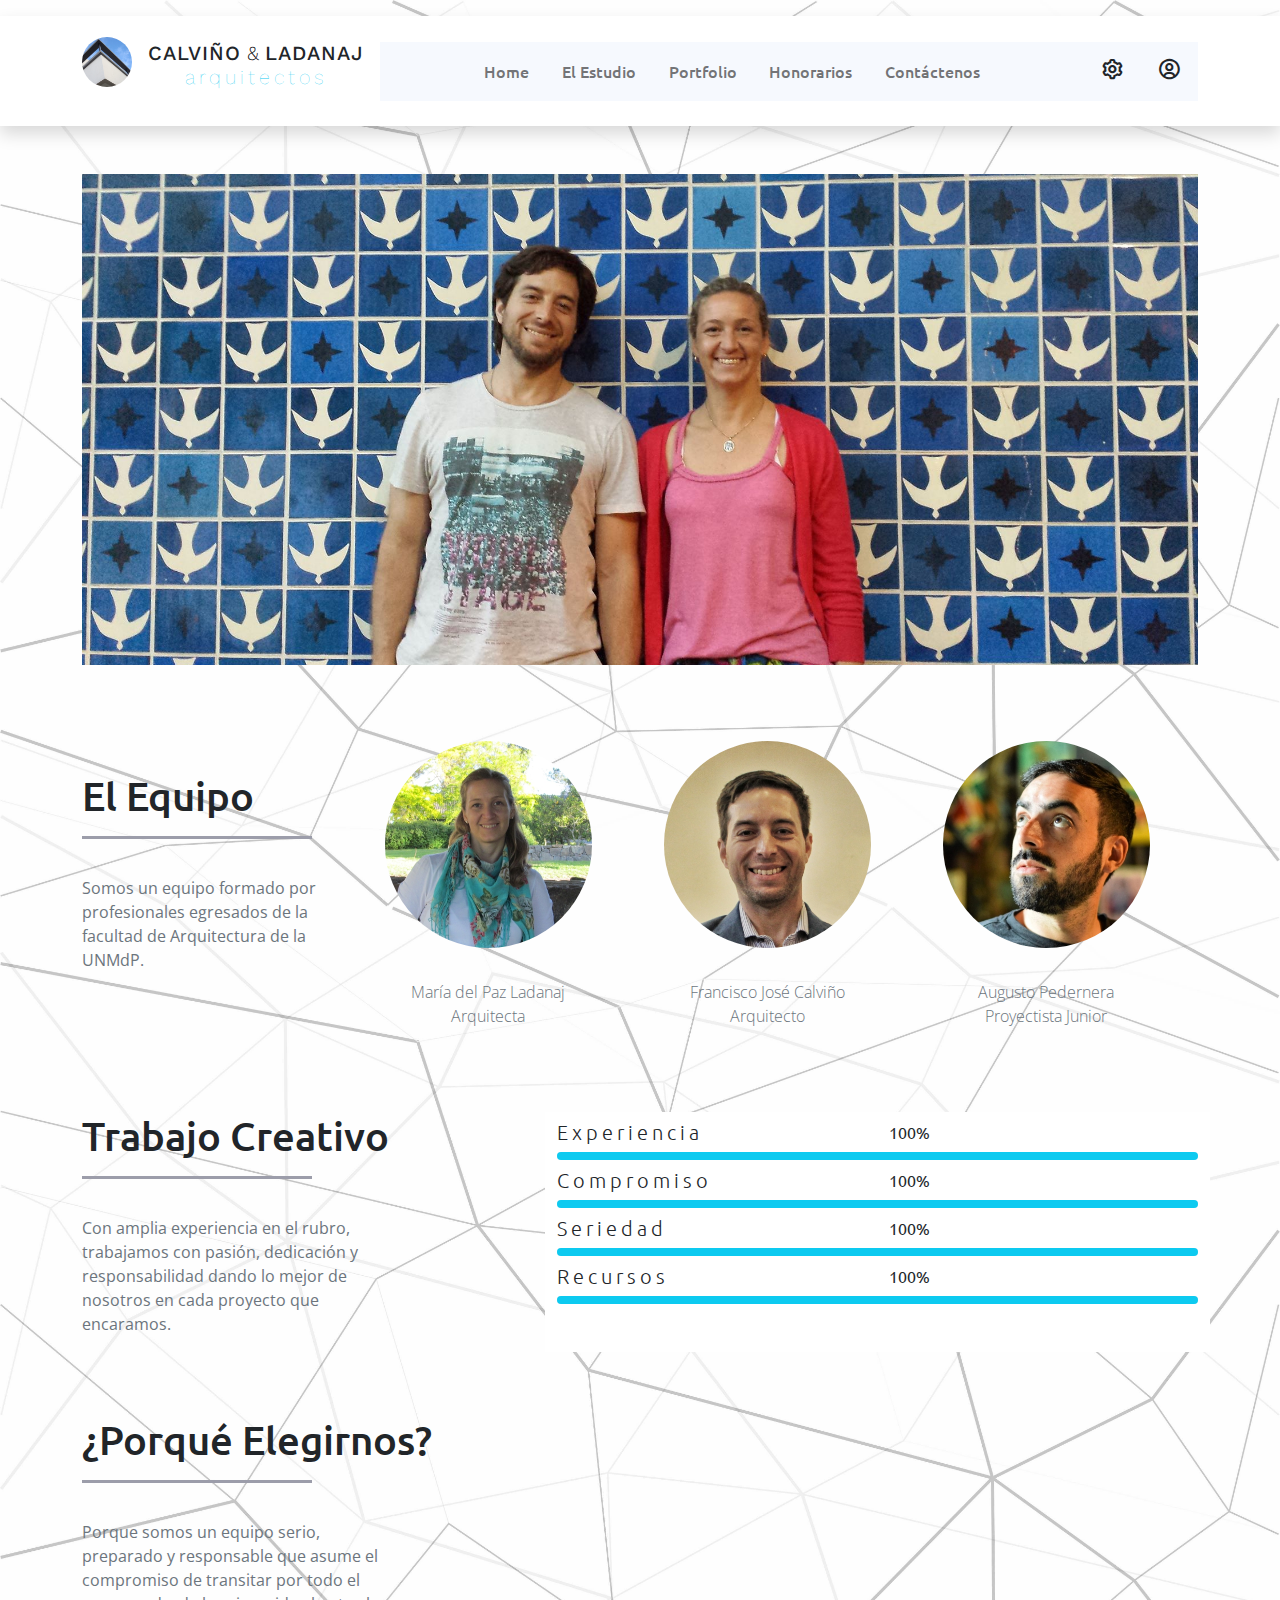
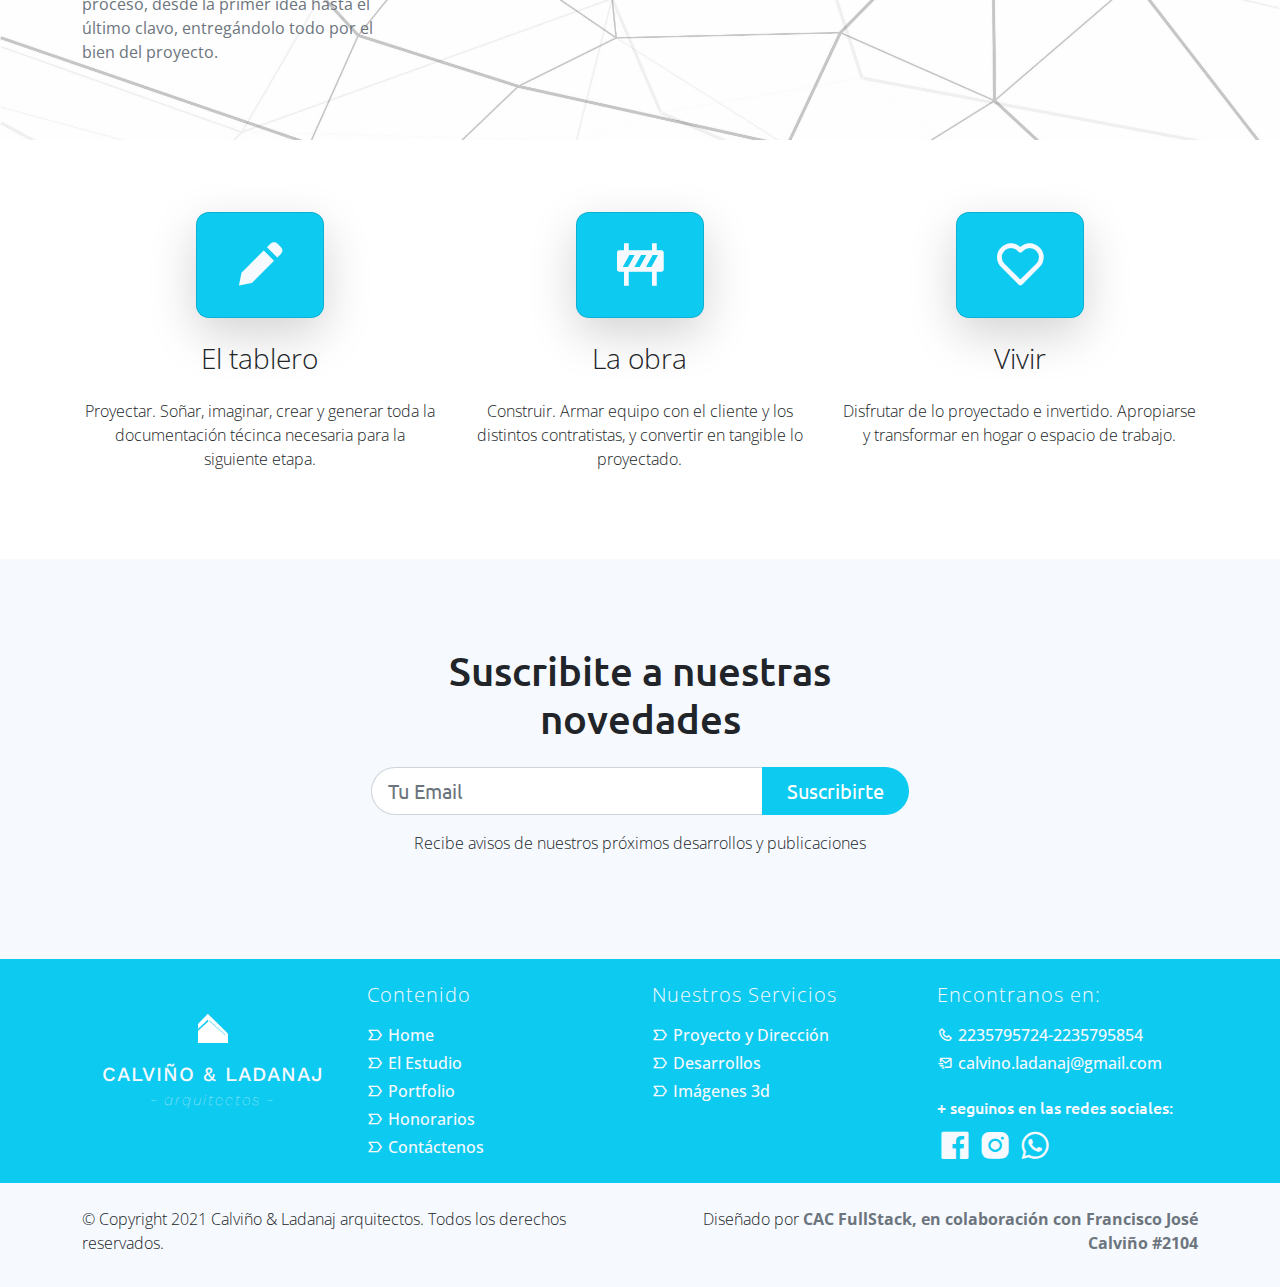
==== commit 7fd518f3: "varios" ====
--- a/about.html
+++ b/about.html
@@ -6,7 +6,7 @@
     <meta charset="utf-8">
     <meta name="viewport" content="width=device-width, initial-scale=1">  
 	<!----- viewport para apple device-width = ancho pantalla initial-scale es que inicia sin ningún zoom --> 
-    <link rel="apple-touch-icon" href="assets/img/apple-icon.png">
+    <link rel="apple-touch-icon" href="assets/img/newmaterial/C&L3.png">
 	<!----- icono para apple y safari --> 
     <link rel="shortcut icon" type="image/x-icon" href="assets/img/newmaterial/CyL.ico">
     <!-- Load Require CSS -->
@@ -364,7 +364,7 @@
                     <p class="text-light my-0 py-0">
                     + seguinos en las redes sociales:
                     </p>
-                    <ul class="list-inline footer-icons light-300">
+                    <ul class="list-inline footer-icons pt-2 light-300">
                         <li class="list-inline-item m-0">
                             <a class="text-light" target="_blank" href="https://www.facebook.com/CalvinoLadanaj">
                                 <i class='bx bxl-facebook-square bx-md'></i>
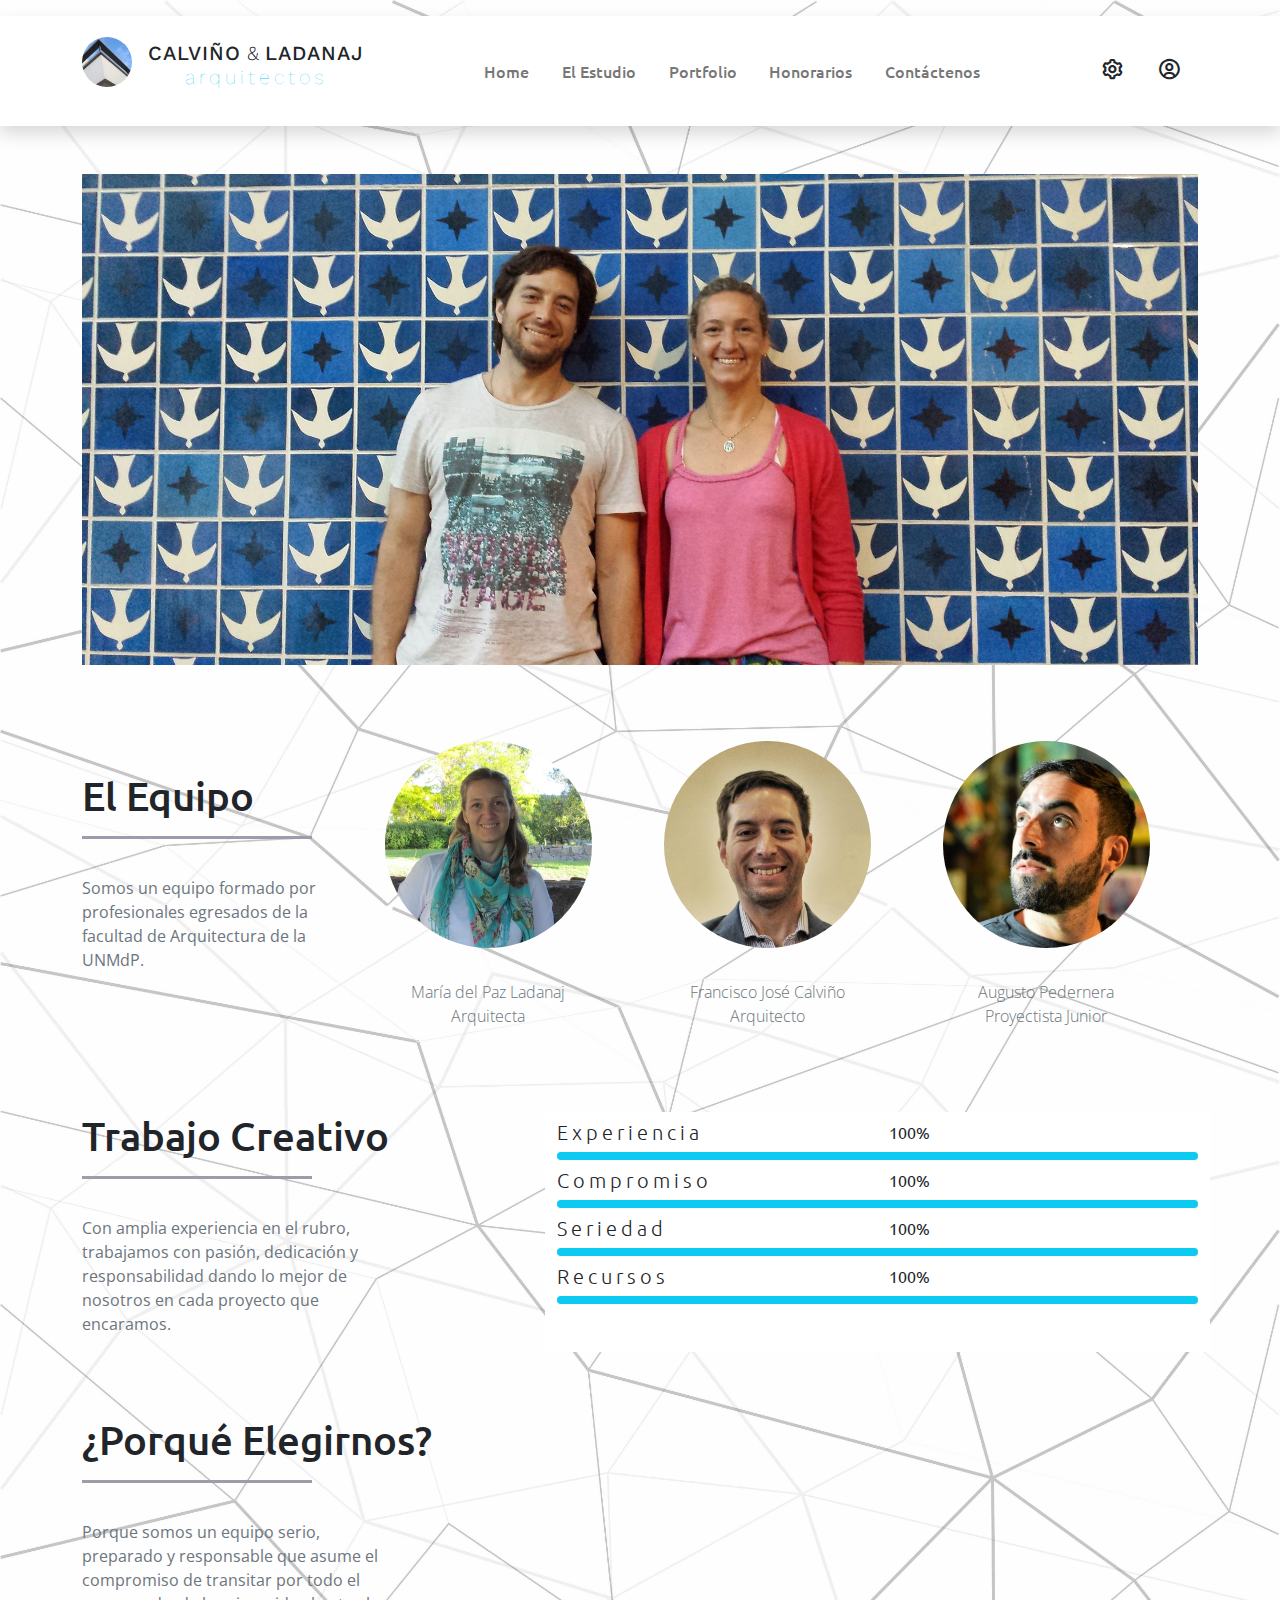
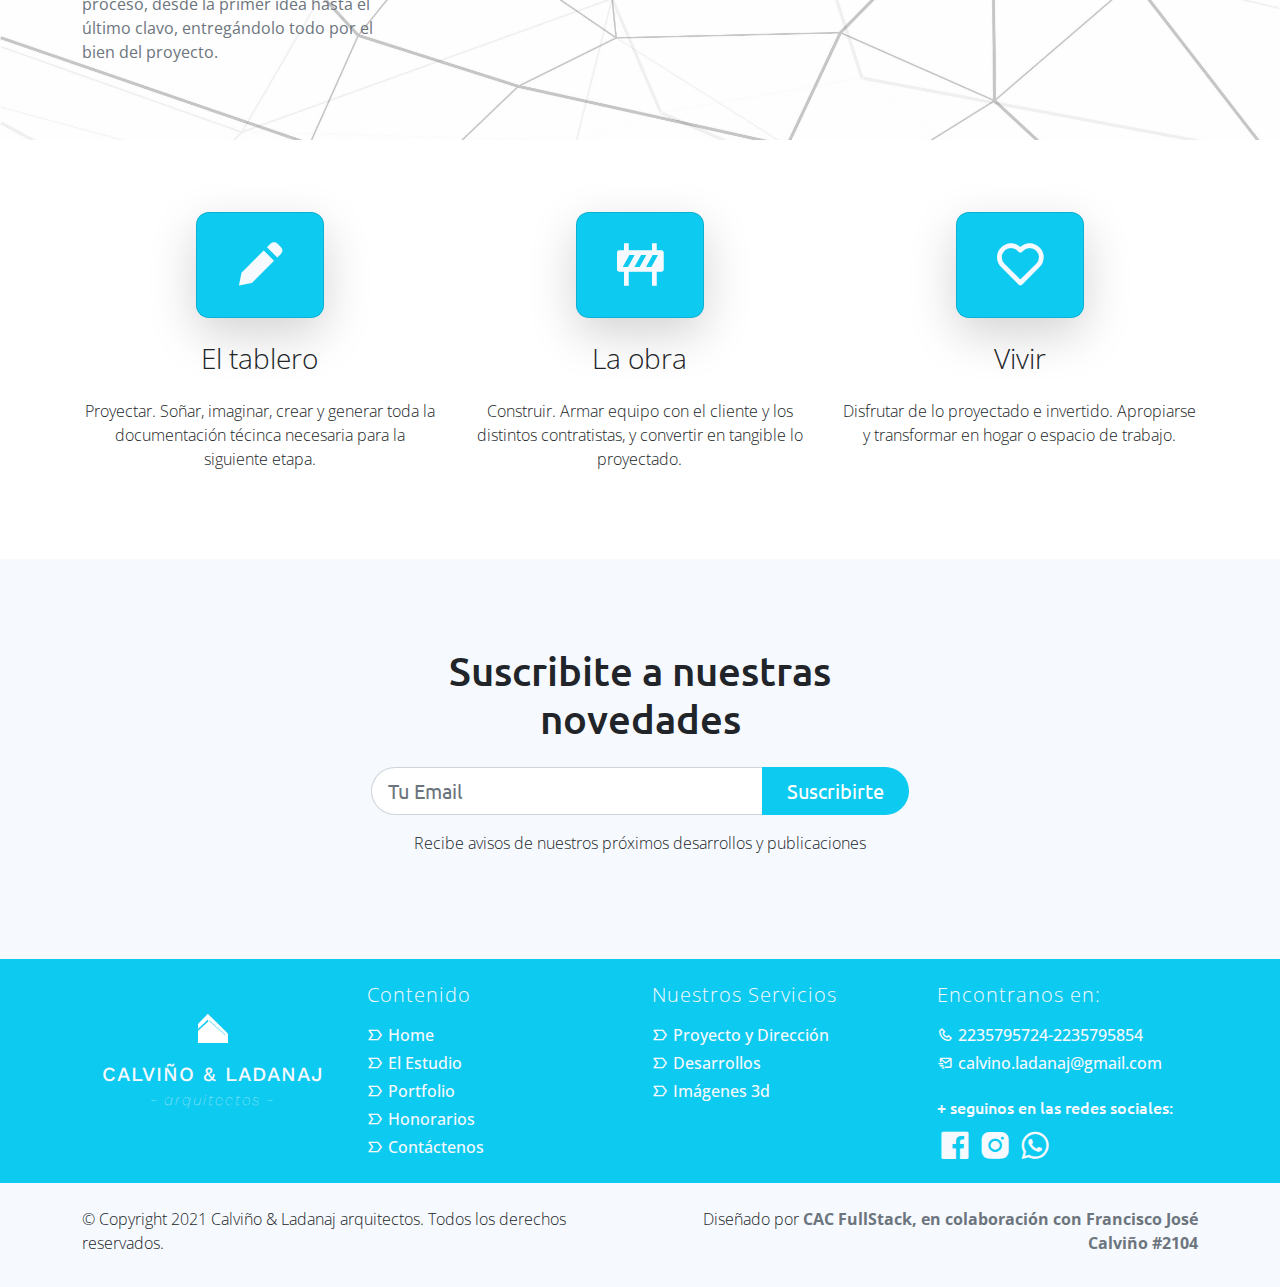
==== commit 1b875287: "removed bg-light on nav var" ====
--- a/about.html
+++ b/about.html
@@ -36,7 +36,7 @@
             
                 <a class="navbar-brand h1 d-flex mt-3" href="index.html">
                 <!--navbar-brand = clase se utiliza para resaltar la marca o logotipo de su página-->	
-                    <img src ="assets/img/newmaterial/Logo.jpg" style="height: 50px; width: auto; border-radius: 50%; ">
+                    <img src ="assets/img/newmaterial/Logo.jpg" style="height: 50px; width: auto; border-radius: 50%;">
                     <!--	bx bx-buildings = icono del logo de la web: 
                     http://www.unisvg.com/icon-sets/bx/bx-buildings.html 
                     https://boxicons.com/
@@ -45,7 +45,7 @@
                <p class="ps-3 pt-1"><span class="text-dark h4">CALVIÑO</span><span class="fw-light"> & </span><span class="text-dark h4">LADANAJ</span><br><span class="text-info d-flex justify-content-center h5">arquitectos</span></p></a>
                 
                 <!--	boton de hamburguesa --> 
-                    <button class="navbar-toggler border-0 bg-light" 
+                    <button class="navbar-toggler border-0" 
                     type="button" data-bs-toggle="collapse" 
                     data-bs-target="#navbar-toggler-success" 
                     aria-controls="navbarSupportedContent" 
@@ -55,7 +55,7 @@
                     </span>
                 </button>
                 <!------------------------------------------- Opciones del Menu		-->
-                <div class="align-self-center collapse navbar-collapse flex-fill d-lg-flex justify-content-lg-between bg-light" 
+                <div class="align-self-center collapse navbar-collapse flex-fill d-lg-flex justify-content-lg-between" 
                 id="navbar-toggler-success">
                 
                 <!-------collapse navbar-collapse= para agrupar y ocultar el contenido de la barra de navegación 
